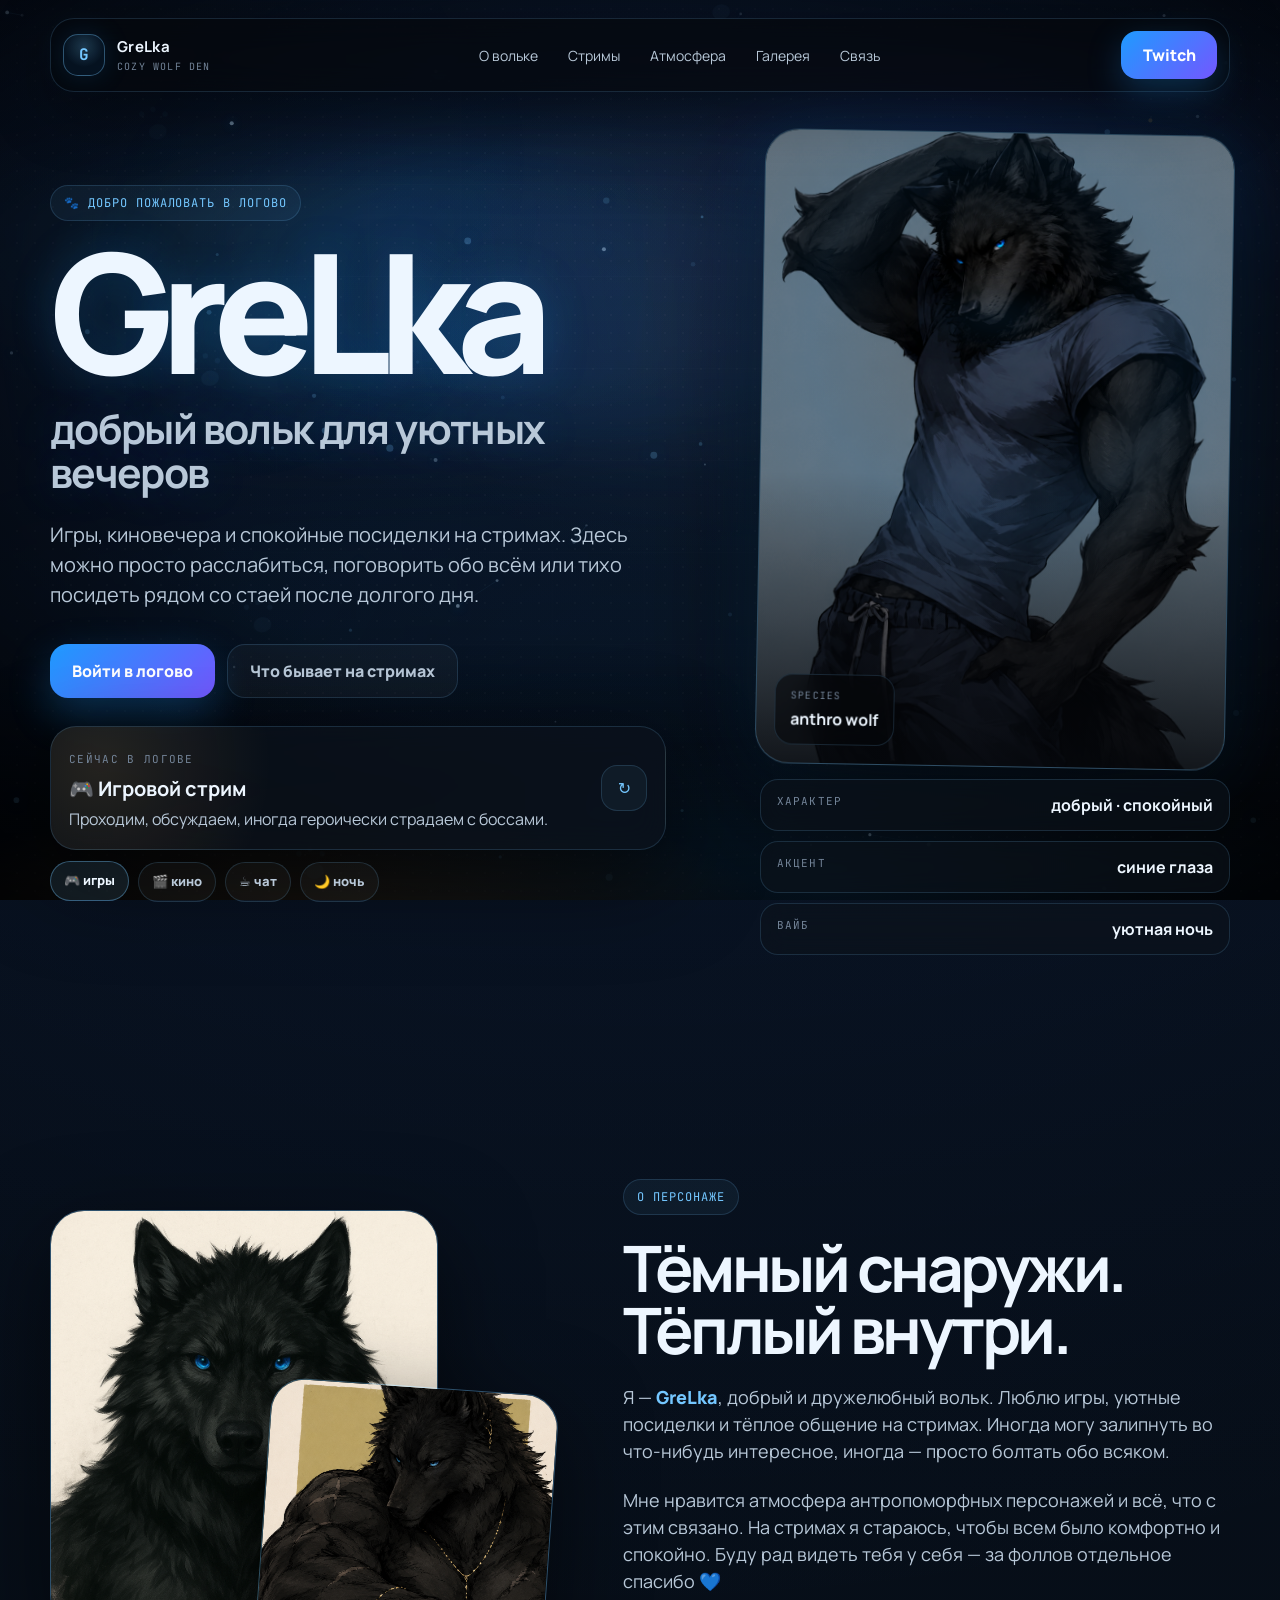
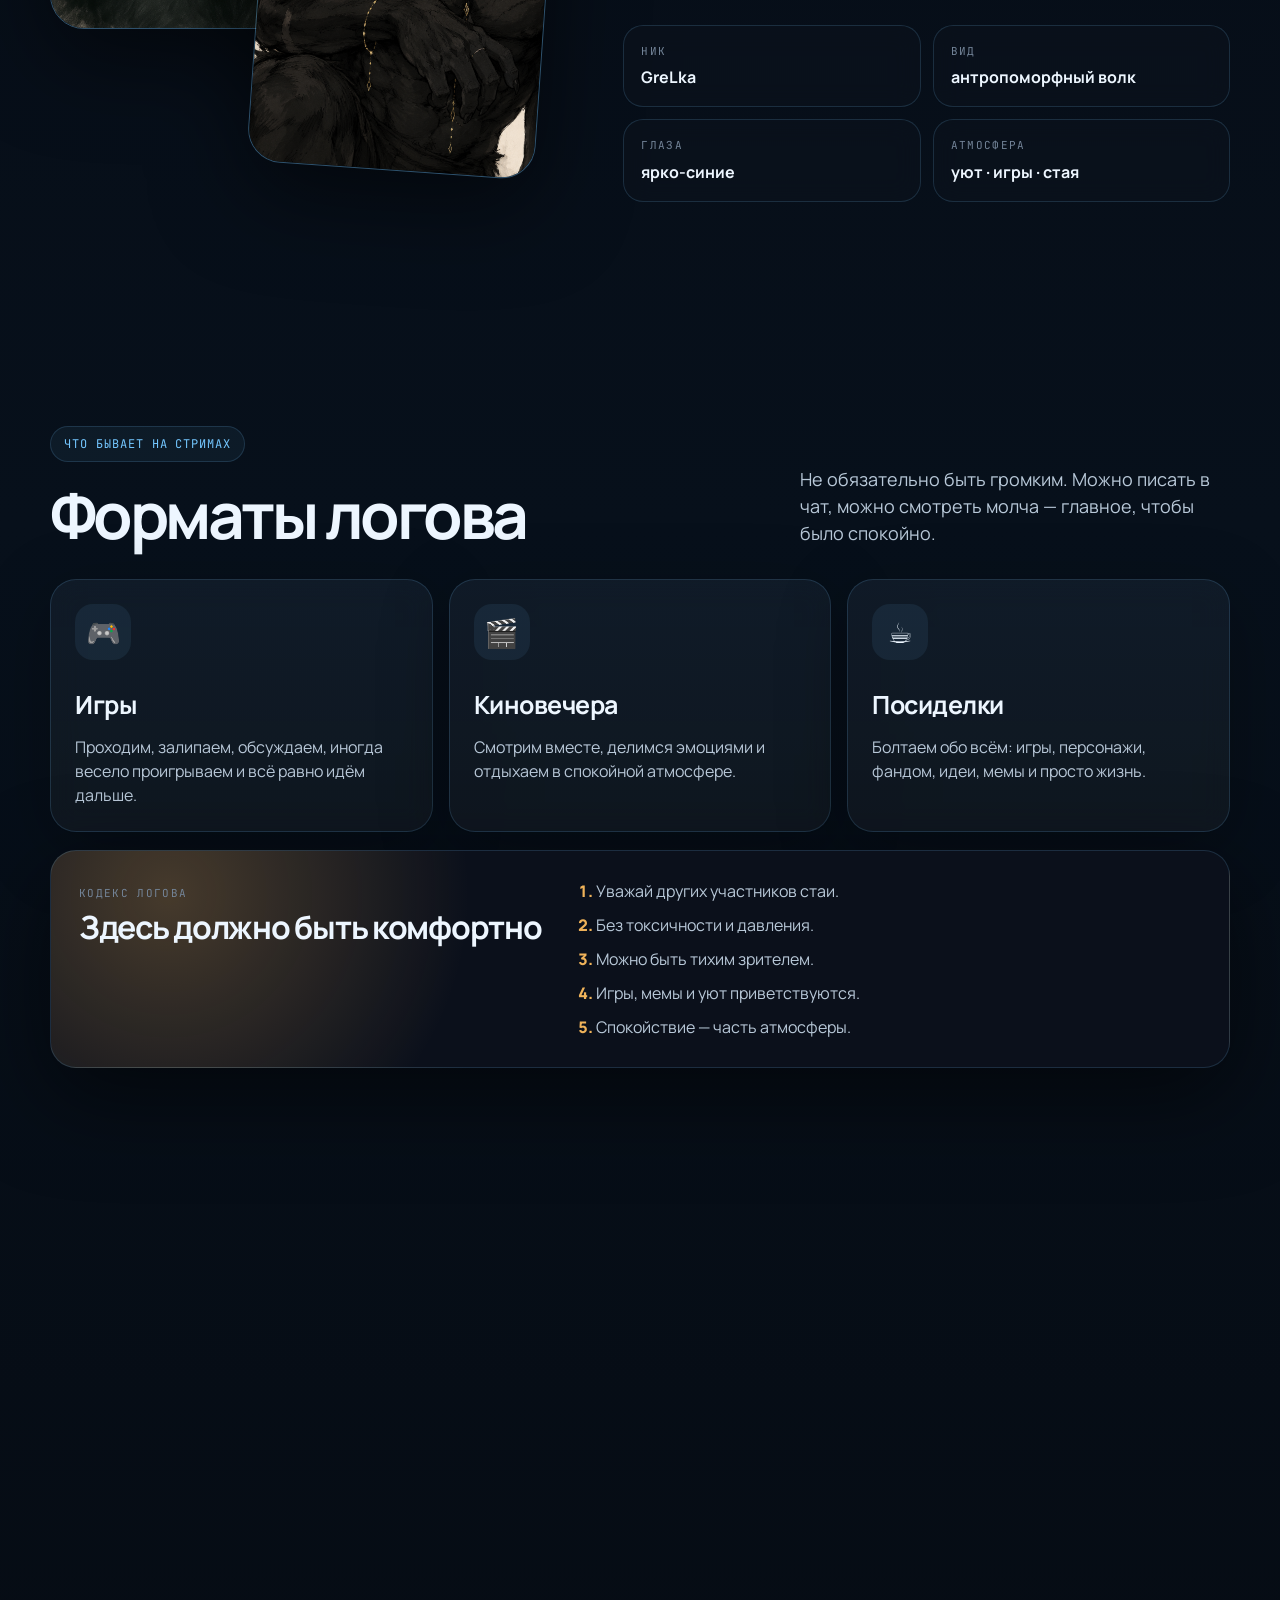
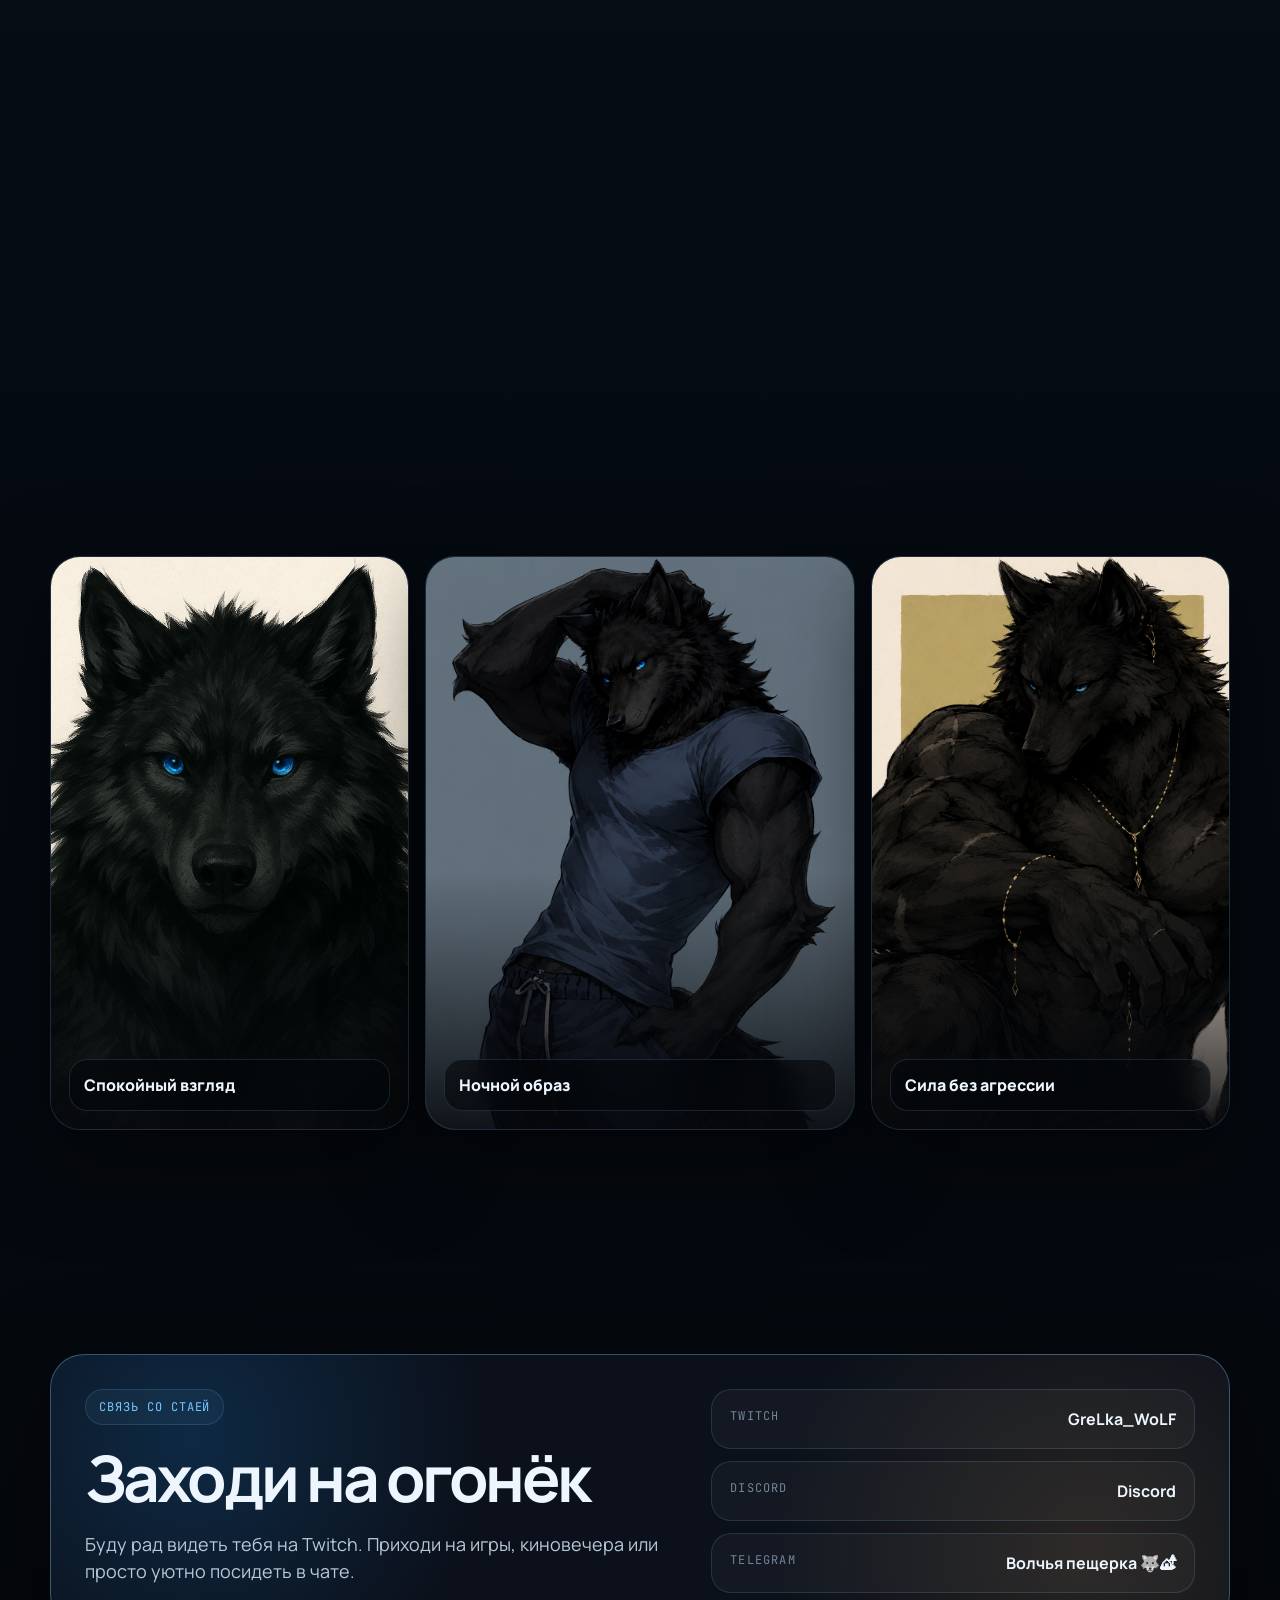
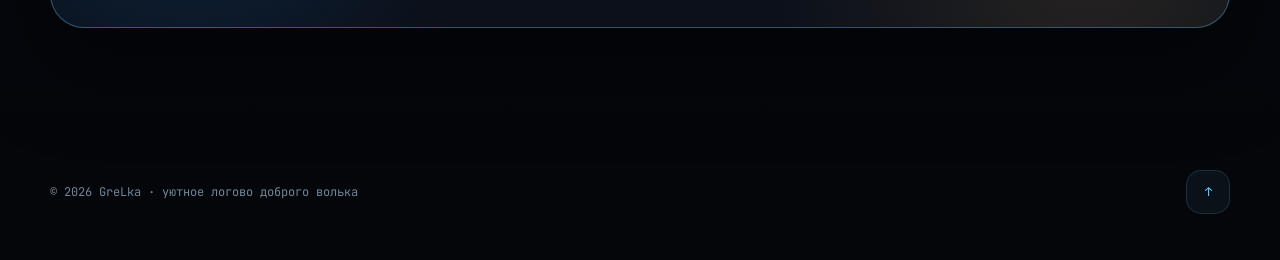
==== index.html @ 74050399 "Add files via upload" ====
<!DOCTYPE html>
<html lang="ru">
<head>
  <meta charset="UTF-8" />
  <meta name="viewport" content="width=device-width, initial-scale=1.0" />
  <title>GreLka — уютное логово доброго волька</title>
  <meta name="description" content="GreLka — добрый и дружелюбный антропоморфный волк. Игровые стримы, киновечера и уютное общение на Twitch." />
  <meta name="theme-color" content="#05070b" />

  <link rel="preconnect" href="https://fonts.googleapis.com" />
  <link rel="preconnect" href="https://fonts.gstatic.com" crossorigin />
  <link href="https://fonts.googleapis.com/css2?family=Manrope:wght@400;500;600;700;800&family=JetBrains+Mono:wght@400;600;700&display=swap" rel="stylesheet" />

  <link rel="stylesheet" href="styles.css" />
</head>

<body>
  <canvas id="ambience" aria-hidden="true"></canvas>

  <div class="background-sky" aria-hidden="true">
    <div class="aurora aurora-one"></div>
    <div class="aurora aurora-two"></div>
    <div class="aurora aurora-three"></div>
    <div class="den-light"></div>
    <div class="paw-field"></div>
    <div class="grain"></div>
  </div>

  <header class="topbar">
    <a class="brand" href="#home" aria-label="К началу">
      <span class="brand-mark">G</span>
      <span>
        <strong>GreLka</strong>
        <small>cozy wolf den</small>
      </span>
    </a>

    <nav class="nav" aria-label="Навигация">
      <a href="#about">О вольке</a>
      <a href="#streams">Стримы</a>
      <a href="#lodge">Атмосфера</a>
      <a href="#gallery">Галерея</a>
      <a href="#contacts">Связь</a>
    </nav>

    <a class="top-cta" href="https://www.twitch.tv/grelka_wolf" target="_blank" rel="noopener noreferrer">
      Twitch
    </a>
  </header>

  <main>
    <section class="hero section" id="home">
      <div class="wrap hero-grid">
        <div class="hero-copy">
          <div class="eyebrow" data-reveal>🐾 добро пожаловать в логово</div>

          <h1 class="hero-title" data-reveal>
            GreLka
            <span>добрый вольк для уютных вечеров</span>
          </h1>

          <p class="hero-text" data-reveal>
            Игры, киновечера и спокойные посиделки на стримах. Здесь можно
            просто расслабиться, поговорить обо всём или тихо посидеть рядом
            со стаей после долгого дня.
          </p>

          <div class="hero-actions" data-reveal>
            <a class="btn btn-primary" href="https://www.twitch.tv/grelka_wolf" target="_blank" rel="noopener noreferrer">
              Войти в логово
            </a>
            <a class="btn btn-ghost" href="#streams">Что бывает на стримах</a>
          </div>

          <div class="mood-card" data-reveal>
            <div>
              <span>Сейчас в логове</span>
              <strong id="moodTitle">🎮 Игровой стрим</strong>
              <p id="moodText">Проходим, обсуждаем, иногда героически страдаем с боссами.</p>
            </div>
            <button class="mood-next" id="moodNext" aria-label="Сменить настроение">↻</button>
          </div>

          <div class="quick-signals" data-reveal aria-label="Быстрые сигналы">
            <button class="signal-chip active" data-mood="0">🎮 игры</button>
            <button class="signal-chip" data-mood="1">🎬 кино</button>
            <button class="signal-chip" data-mood="2">☕ чат</button>
            <button class="signal-chip" data-mood="3">🌙 ночь</button>
          </div>
        </div>

        <aside class="wolf-card" data-reveal>
          <div class="portrait-wrap" id="wolfPortrait" title="Нажми несколько раз">
            <img src="assets/grelka-main.png" alt="GreLka — антропоморфный волк" />
            <div class="eye-glow" aria-hidden="true"></div>
            <div class="portrait-badge">
              <span>species</span>
              <strong>anthro wolf</strong>
            </div>
            <div class="click-counter" id="clickCounter">0 / 5</div>
          </div>

          <div class="wolf-stats">
            <div>
              <span>характер</span>
              <strong>добрый · спокойный</strong>
            </div>
            <div>
              <span>акцент</span>
              <strong>синие глаза</strong>
            </div>
            <div>
              <span>вайб</span>
              <strong>уютная ночь</strong>
            </div>
          </div>
        </aside>
      </div>
    </section>

    <section class="section about" id="about">
      <div class="wrap split">
        <div class="image-stack" data-reveal>
          <img class="stack-main" src="assets/grelka-avatar.png" alt="Портрет GreLka с синими глазами" />
          <img class="stack-float" src="assets/grelka-about.png" alt="Арт GreLka в спокойном образе" />
        </div>

        <div class="section-copy">
          <div class="eyebrow" data-reveal>о персонаже</div>
          <h2 data-reveal>Тёмный снаружи. Тёплый внутри.</h2>

          <p data-reveal>
            Я — <b>GreLka</b>, добрый и дружелюбный вольк. Люблю игры,
            уютные посиделки и тёплое общение на стримах. Иногда могу
            залипнуть во что-нибудь интересное, иногда — просто болтать обо всяком.
          </p>

          <p data-reveal>
            Мне нравится атмосфера антропоморфных персонажей и всё, что с этим
            связано. На стримах я стараюсь, чтобы всем было комфортно и спокойно.
            Буду рад видеть тебя у себя — за фоллов отдельное спасибо 💙
          </p>

          <div class="spec-grid" data-reveal>
            <div><span>ник</span><strong>GreLka</strong></div>
            <div><span>вид</span><strong>антропоморфный волк</strong></div>
            <div><span>глаза</span><strong>ярко-синие</strong></div>
            <div><span>атмосфера</span><strong>уют · игры · стая</strong></div>
          </div>
        </div>
      </div>
    </section>

    <section class="section streams" id="streams">
      <div class="wrap">
        <div class="section-head">
          <div>
            <div class="eyebrow" data-reveal>что бывает на стримах</div>
            <h2 data-reveal>Форматы логова</h2>
          </div>
          <p data-reveal>Не обязательно быть громким. Можно писать в чат, можно смотреть молча — главное, чтобы было спокойно.</p>
        </div>

        <div class="cards">
          <article class="card" data-reveal>
            <span class="card-icon">🎮</span>
            <h3>Игры</h3>
            <p>Проходим, залипаем, обсуждаем, иногда весело проигрываем и всё равно идём дальше.</p>
          </article>

          <article class="card" data-reveal>
            <span class="card-icon">🎬</span>
            <h3>Киновечера</h3>
            <p>Смотрим вместе, делимся эмоциями и отдыхаем в спокойной атмосфере.</p>
          </article>

          <article class="card" data-reveal>
            <span class="card-icon">☕</span>
            <h3>Посиделки</h3>
            <p>Болтаем обо всём: игры, персонажи, фандом, идеи, мемы и просто жизнь.</p>
          </article>
        </div>

        <div class="den-code" data-reveal>
          <div>
            <span class="mono">кодекс логова</span>
            <h3>Здесь должно быть комфортно</h3>
          </div>

          <ol>
            <li>Уважай других участников стаи.</li>
            <li>Без токсичности и давления.</li>
            <li>Можно быть тихим зрителем.</li>
            <li>Игры, мемы и уют приветствуются.</li>
            <li>Спокойствие — часть атмосферы.</li>
          </ol>
        </div>
      </div>
    </section>

    <section class="section lodge" id="lodge">
      <div class="wrap">
        <div class="section-head">
          <div>
            <div class="eyebrow" data-reveal>интерактив логова</div>
            <h2 data-reveal>Маленькие фишки для стаи</h2>
          </div>
          <p data-reveal>Немного живости: команды чата, волчий сигнал и тёплая фраза вечера.</p>
        </div>

        <div class="lodge-grid">
          <article class="lodge-panel command-panel" data-reveal>
            <span class="mono">chat commands</span>
            <h3>Команды для чата</h3>
            <p>Нажми на команду — она скопируется, а сайт мягко подмигнёт.</p>

            <div class="command-list">
              <button data-copy="!tg">!tg</button>
              <button data-copy="!discord">!discord</button>
              <button data-copy="!lurk">!lurk</button>
              <button data-copy="!follow">!follow</button>
            </div>
          </article>

          <article class="lodge-panel oracle-panel" data-reveal>
            <span class="mono">warm oracle</span>
            <h3>Фраза вечера</h3>
            <p id="oracleText">Тихий зритель — тоже часть стаи.</p>
            <button class="btn btn-ghost compact" id="oracleBtn">Дать знак</button>
          </article>

          <article class="lodge-panel signal-panel" data-reveal>
            <span class="mono">pack signal</span>
            <h3>Волчий сигнал</h3>
            <p>Для моментов, когда хочется просто сказать: “я здесь”.</p>
            <button class="btn btn-primary compact" id="packSignal">Подать сигнал</button>
          </article>
        </div>
      </div>
    </section>

    <section class="section gallery" id="gallery">
      <div class="wrap">
        <div class="section-head">
          <div>
            <div class="eyebrow" data-reveal>галерея образа</div>
            <h2 data-reveal>GreLka в кадре</h2>
          </div>
          <p data-reveal>Нажми на изображение, чтобы открыть его крупнее.</p>
        </div>

        <div class="gallery-grid">
          <button class="gallery-card" data-title="Спокойный взгляд" data-reveal>
            <img src="assets/grelka-avatar.png" alt="Спокойный портрет GreLka" />
            <span>Спокойный взгляд</span>
          </button>

          <button class="gallery-card tall" data-title="Ночной образ" data-reveal>
            <img src="assets/grelka-main.png" alt="GreLka в синей футболке" />
            <span>Ночной образ</span>
          </button>

          <button class="gallery-card" data-title="Сила без агрессии" data-reveal>
            <img src="assets/grelka-about.png" alt="GreLka в сильном спокойном образе" />
            <span>Сила без агрессии</span>
          </button>
        </div>
      </div>
    </section>

    <section class="section contacts" id="contacts">
      <div class="wrap contact-panel" data-reveal>
        <div>
          <div class="eyebrow">связь со стаей</div>
          <h2>Заходи на огонёк</h2>
          <p>
            Буду рад видеть тебя на Twitch. Приходи на игры, киновечера
            или просто уютно посидеть в чате.
          </p>
        </div>

        <div class="social-list">
          <a href="https://www.twitch.tv/grelka_wolf" target="_blank" rel="noopener noreferrer">
            <span>Twitch</span>
            <strong>GreLka_WoLF</strong>
          </a>
          <a href="https://discord.gg/VCQ6ybB88q" target="_blank" rel="noopener noreferrer">
            <span>Discord</span>
            <strong>Discord</strong>
          </a>
          <a href="https://t.me/GreLka_W0LF" target="_blank" rel="noopener noreferrer">
            <span>Telegram</span>
            <strong>Волчья пещерка 🐺🏕</strong>
          </a>
        </div>
      </div>
    </section>
  </main>

  <footer class="footer">
    <div class="wrap footer-inner">
      <span>© 2026 GreLka · уютное логово доброго волька</span>
      <button id="toTop" aria-label="Наверх">↑</button>
    </div>
  </footer>

  <div class="toast" id="toast" role="status" aria-live="polite"></div>

  <div class="lightbox" id="lightbox" aria-hidden="true">
    <button class="lightbox-close" id="lightboxClose" aria-label="Закрыть">×</button>
    <figure>
      <img id="lightboxImg" src="" alt="" />
      <figcaption id="lightboxCaption"></figcaption>
    </figure>
  </div>

  <script src="script.js"></script>
</body>
</html>
---- styles.css ----
:root {
  --bg: #05070b;
  --bg-2: #09101a;
  --panel: rgba(12, 18, 28, 0.72);
  --panel-strong: rgba(12, 18, 28, 0.94);
  --line: rgba(116, 199, 255, 0.16);
  --line-strong: rgba(116, 199, 255, 0.36);

  --text: #edf6ff;
  --soft: #b8c8d8;
  --muted: #738498;

  --blue: #1e9bff;
  --blue-soft: #74c7ff;
  --blue-deep: #1b4fff;
  --blue-glow: rgba(30, 155, 255, 0.44);

  --warm: #f0b35a;
  --warm-glow: rgba(240, 179, 90, 0.26);

  --radius: 26px;
  --shadow: 0 28px 90px rgba(0, 0, 0, 0.52);
  --font: "Manrope", system-ui, sans-serif;
  --mono: "JetBrains Mono", ui-monospace, monospace;
}

* {
  box-sizing: border-box;
  margin: 0;
  padding: 0;
}

html {
  scroll-behavior: smooth;
}

body {
  min-height: 100vh;
  overflow-x: hidden;
  background:
    radial-gradient(circle at 50% -10%, rgba(40, 126, 255, 0.16), transparent 38%),
    linear-gradient(180deg, #060911 0%, #07101b 42%, #04060a 100%);
  color: var(--text);
  font-family: var(--font);
  line-height: 1.5;
}

body::before {
  content: "";
  position: fixed;
  inset: 0;
  z-index: 1;
  pointer-events: none;
  background:
    radial-gradient(circle at 16% 18%, rgba(116, 199, 255, 0.08), transparent 28%),
    radial-gradient(circle at 84% 64%, rgba(240, 179, 90, 0.08), transparent 26%),
    linear-gradient(rgba(255,255,255,0.018) 1px, transparent 1px),
    linear-gradient(90deg, rgba(255,255,255,0.012) 1px, transparent 1px);
  background-size: auto, auto, 92px 92px, 92px 92px;
  mask-image: radial-gradient(circle at center, #000 18%, transparent 82%);
  opacity: 0.7;
}

body::after {
  content: "";
  position: fixed;
  inset: 0;
  z-index: 4;
  pointer-events: none;
  background:
    radial-gradient(ellipse at center, transparent 0 48%, rgba(0, 0, 0, 0.55) 100%),
    linear-gradient(to bottom, rgba(5, 7, 11, 0.18), transparent 24%, rgba(0, 0, 0, 0.42) 100%);
}

img {
  display: block;
  max-width: 100%;
}

a {
  color: inherit;
  text-decoration: none;
}

button {
  font: inherit;
  color: inherit;
  border: 0;
  background: none;
  cursor: pointer;
}

::selection {
  color: #03101c;
  background: var(--blue-soft);
}

#ambience {
  position: fixed;
  inset: 0;
  z-index: 2;
  pointer-events: none;
}

.background-sky {
  position: fixed;
  inset: 0;
  z-index: 0;
  pointer-events: none;
  overflow: hidden;
  background:
    radial-gradient(circle at 50% 36%, rgba(116, 199, 255, 0.05), transparent 28%),
    radial-gradient(ellipse at bottom, rgba(30, 155, 255, 0.07), transparent 58%);
}

.aurora {
  position: absolute;
  left: 50%;
  top: 12%;
  width: 120vw;
  height: 34vh;
  border-radius: 50%;
  filter: blur(34px);
  transform-origin: center;
  mix-blend-mode: screen;
  opacity: 0.42;
}

.aurora-one {
  background: linear-gradient(90deg, transparent 0%, rgba(30, 155, 255, 0.0) 10%, rgba(30, 155, 255, 0.28) 35%, rgba(116, 199, 255, 0.10) 52%, rgba(60, 78, 255, 0.25) 72%, transparent 100%);
  transform: translateX(-50%) rotate(-8deg);
  animation: auroraDrift 18s ease-in-out infinite alternate;
}

.aurora-two {
  top: 22%;
  height: 28vh;
  background: linear-gradient(90deg, transparent 0%, rgba(67, 240, 255, 0.12) 22%, rgba(44, 111, 255, 0.26) 46%, rgba(240, 179, 90, 0.08) 72%, transparent 100%);
  transform: translateX(-50%) rotate(8deg);
  animation: auroraDriftTwo 23s ease-in-out infinite alternate;
  opacity: 0.32;
}

.aurora-three {
  top: 54%;
  height: 22vh;
  background: linear-gradient(90deg, transparent 0%, rgba(30, 155, 255, 0.14) 26%, rgba(116, 199, 255, 0.07) 54%, rgba(240, 179, 90, 0.10) 78%, transparent 100%);
  transform: translateX(-50%) rotate(-2deg);
  animation: auroraDrift 28s ease-in-out infinite alternate-reverse;
  opacity: 0.22;
}

@keyframes auroraDrift {
  from {
    transform: translateX(-54%) translateY(-10px) rotate(-8deg) scaleX(0.96);
  }
  to {
    transform: translateX(-46%) translateY(22px) rotate(-4deg) scaleX(1.04);
  }
}

@keyframes auroraDriftTwo {
  from {
    transform: translateX(-45%) translateY(20px) rotate(8deg) scaleX(1.05);
  }
  to {
    transform: translateX(-56%) translateY(-16px) rotate(4deg) scaleX(0.94);
  }
}

.den-light {
  position: absolute;
  left: 0;
  right: 0;
  bottom: -18%;
  height: 46vh;
  background:
    radial-gradient(ellipse at 26% 68%, rgba(240, 179, 90, 0.22), transparent 34%),
    radial-gradient(ellipse at 65% 58%, rgba(30, 155, 255, 0.18), transparent 44%),
    linear-gradient(to top, rgba(4, 6, 10, 0.98) 0%, rgba(4, 6, 10, 0.68) 40%, transparent 100%);
}

.paw-field {
  position: absolute;
  inset: 0;
  opacity: 0.12;
  background-image:
    radial-gradient(circle at 12px 10px, rgba(116,199,255,0.55) 0 2px, transparent 2.6px),
    radial-gradient(circle at 22px 8px, rgba(116,199,255,0.55) 0 2px, transparent 2.6px),
    radial-gradient(circle at 31px 14px, rgba(116,199,255,0.55) 0 2px, transparent 2.6px),
    radial-gradient(ellipse at 22px 27px, rgba(116,199,255,0.45) 0 7px, transparent 7.8px);
  background-size: 240px 210px;
  background-position: 40px 80px;
  transform: rotate(-12deg) scale(1.2);
  mask-image: radial-gradient(circle at center, transparent 0 18%, #000 48%, transparent 82%);
}

.grain {
  position: absolute;
  inset: -50%;
  opacity: 0.08;
  background-image:
    radial-gradient(circle, rgba(255,255,255,0.35) 0 1px, transparent 1.2px);
  background-size: 18px 18px;
  animation: grainShift 0.9s steps(2) infinite;
}

@keyframes grainShift {
  0% { transform: translate(0, 0); }
  100% { transform: translate(-18px, 12px); }
}

body.signal-pulse .background-sky {
  animation: signalFlash 1.2s ease;
}

@keyframes signalFlash {
  0%, 100% { filter: brightness(1); }
  42% { filter: brightness(1.5) saturate(1.18); }
}

.wrap {
  width: min(1180px, calc(100% - 40px));
  margin-inline: auto;
  position: relative;
  z-index: 6;
}

.section {
  position: relative;
  z-index: 6;
  padding: 112px 0;
}

.topbar {
  position: fixed;
  top: 18px;
  left: 50%;
  z-index: 50;
  width: min(1180px, calc(100% - 32px));
  transform: translateX(-50%);
  display: flex;
  align-items: center;
  justify-content: space-between;
  gap: 18px;
  padding: 12px;
  border: 1px solid var(--line);
  border-radius: 24px;
  background: rgba(5, 7, 11, 0.62);
  box-shadow: 0 18px 60px rgba(0, 0, 0, 0.34);
  backdrop-filter: blur(16px);
}

.brand {
  display: inline-flex;
  align-items: center;
  gap: 12px;
  min-width: 174px;
}

.brand-mark {
  width: 42px;
  height: 42px;
  display: grid;
  place-items: center;
  border: 1px solid var(--line-strong);
  border-radius: 15px;
  background:
    radial-gradient(circle at 50% 30%, rgba(116, 199, 255, 0.2), transparent 58%),
    rgba(30, 155, 255, 0.08);
  color: var(--blue-soft);
  font-family: var(--mono);
  font-weight: 700;
  box-shadow: 0 0 28px rgba(30, 155, 255, 0.14);
}

.brand strong {
  display: block;
  font-size: 15px;
  letter-spacing: 0.02em;
}

.brand small {
  display: block;
  color: var(--muted);
  font-family: var(--mono);
  font-size: 10px;
  letter-spacing: 0.12em;
  text-transform: uppercase;
}

.nav {
  display: flex;
  align-items: center;
  gap: 6px;
  color: var(--soft);
  font-size: 14px;
}

.nav a {
  padding: 10px 12px;
  border-radius: 999px;
  transition: color 0.2s ease, background 0.2s ease;
}

.nav a:hover {
  color: var(--text);
  background: rgba(116, 199, 255, 0.08);
}

.top-cta {
  display: inline-flex;
  align-items: center;
  justify-content: center;
  min-width: 96px;
  padding: 12px 17px;
  border-radius: 16px;
  background: linear-gradient(135deg, var(--blue), #7357ff);
  color: white;
  font-weight: 800;
  box-shadow: 0 12px 34px rgba(30, 155, 255, 0.25);
  transition: transform 0.2s ease, box-shadow 0.2s ease;
}

.top-cta:hover {
  transform: translateY(-2px);
  box-shadow: 0 16px 42px rgba(30, 155, 255, 0.35);
}

.hero {
  min-height: 100vh;
  display: flex;
  align-items: center;
  padding-top: 132px;
}

.hero-grid {
  display: grid;
  grid-template-columns: minmax(0, 1fr) minmax(360px, 0.82fr);
  align-items: center;
  gap: 58px;
}

.eyebrow {
  display: inline-flex;
  align-items: center;
  gap: 10px;
  margin-bottom: 22px;
  padding: 8px 13px;
  border: 1px solid var(--line);
  border-radius: 999px;
  background: rgba(116, 199, 255, 0.06);
  color: var(--blue-soft);
  font-family: var(--mono);
  font-size: 12px;
  letter-spacing: 0.08em;
  text-transform: uppercase;
}

.hero-title {
  max-width: 760px;
  font-size: clamp(76px, 13vw, 174px);
  line-height: 0.82;
  letter-spacing: -0.08em;
  font-weight: 800;
  text-shadow: 0 0 46px rgba(30, 155, 255, 0.22);
}

.hero-title span {
  display: block;
  max-width: 660px;
  margin-top: 28px;
  color: var(--soft);
  font-size: clamp(22px, 3.2vw, 42px);
  line-height: 1.06;
  letter-spacing: -0.04em;
  font-weight: 700;
}

.hero-text {
  max-width: 650px;
  margin-top: 26px;
  color: var(--soft);
  font-size: clamp(17px, 1.7vw, 20px);
}

.hero-actions {
  display: flex;
  align-items: center;
  flex-wrap: wrap;
  gap: 12px;
  margin-top: 34px;
}

.btn {
  display: inline-flex;
  align-items: center;
  justify-content: center;
  min-height: 54px;
  padding: 0 22px;
  border-radius: 18px;
  font-weight: 800;
  transition: transform 0.2s ease, border-color 0.2s ease, box-shadow 0.2s ease, background 0.2s ease;
}

.btn:hover {
  transform: translateY(-2px);
}

.btn-primary {
  background: linear-gradient(135deg, var(--blue), #7357ff);
  color: white;
  box-shadow: 0 16px 42px rgba(30, 155, 255, 0.28);
}

.btn-ghost {
  border: 1px solid var(--line);
  background: rgba(255, 255, 255, 0.035);
  color: var(--soft);
}

.btn-ghost:hover {
  border-color: var(--line-strong);
  color: var(--text);
  background: rgba(116, 199, 255, 0.07);
}

.btn.compact {
  min-height: 46px;
  padding-inline: 18px;
  border-radius: 15px;
}

.mood-card {
  max-width: 640px;
  margin-top: 28px;
  display: flex;
  align-items: center;
  justify-content: space-between;
  gap: 16px;
  padding: 18px;
  border: 1px solid var(--line);
  border-radius: var(--radius);
  background:
    radial-gradient(circle at 8% 30%, rgba(240, 179, 90, 0.12), transparent 30%),
    var(--panel);
  box-shadow: var(--shadow);
  backdrop-filter: blur(16px);
}

.mood-card span,
.mono {
  color: var(--muted);
  font-family: var(--mono);
  font-size: 11px;
  letter-spacing: 0.12em;
  text-transform: uppercase;
}

.mood-card strong {
  display: block;
  margin-top: 5px;
  font-size: 20px;
}

.mood-card p {
  margin-top: 3px;
  color: var(--soft);
}

.mood-next {
  flex: 0 0 auto;
  width: 46px;
  height: 46px;
  border: 1px solid var(--line);
  border-radius: 16px;
  color: var(--blue-soft);
  background: rgba(116, 199, 255, 0.06);
  transition: transform 0.2s ease, border-color 0.2s ease;
}

.mood-next:hover {
  transform: rotate(24deg);
  border-color: var(--line-strong);
}

.quick-signals {
  display: flex;
  flex-wrap: wrap;
  gap: 9px;
  margin-top: 12px;
}

.signal-chip {
  padding: 9px 13px;
  border: 1px solid var(--line);
  border-radius: 999px;
  background: rgba(255, 255, 255, 0.035);
  color: var(--soft);
  font-size: 13px;
  font-weight: 800;
  transition: background 0.2s ease, border-color 0.2s ease, transform 0.2s ease;
}

.signal-chip:hover,
.signal-chip.active {
  transform: translateY(-1px);
  border-color: var(--line-strong);
  background: rgba(116, 199, 255, 0.11);
  color: var(--text);
}

.wolf-card {
  justify-self: end;
  width: min(470px, 100%);
}

.portrait-wrap {
  position: relative;
  aspect-ratio: 4 / 5.4;
  overflow: hidden;
  border: 1px solid var(--line-strong);
  border-radius: 34px;
  background: #06080d;
  box-shadow:
    0 40px 120px rgba(0, 0, 0, 0.66),
    0 0 72px rgba(30, 155, 255, 0.16);
  isolation: isolate;
  cursor: pointer;
  transform: rotate(1deg);
  transition: transform 0.35s ease, box-shadow 0.35s ease;
}

.portrait-wrap:hover {
  transform: rotate(0deg) translateY(-5px);
  box-shadow:
    0 52px 130px rgba(0, 0, 0, 0.72),
    0 0 92px rgba(30, 155, 255, 0.24);
}

.portrait-wrap img {
  width: 100%;
  height: 100%;
  object-fit: cover;
  object-position: 48% 30%;
  filter: saturate(0.95) contrast(1.04);
  transform: scale(1.04);
}

.portrait-wrap::after {
  content: "";
  position: absolute;
  inset: 0;
  z-index: 2;
  pointer-events: none;
  background:
    linear-gradient(180deg, transparent 54%, rgba(5,7,11,0.86) 100%),
    radial-gradient(circle at 50% 32%, transparent 0 18%, rgba(30, 155, 255, 0.08) 38%, transparent 62%);
}

.eye-glow {
  position: absolute;
  top: 26%;
  left: 50%;
  z-index: 3;
  width: 160px;
  height: 42px;
  transform: translateX(-50%);
  background: radial-gradient(ellipse at center, rgba(30, 155, 255, 0.42), transparent 72%);
  filter: blur(16px);
  opacity: 0.45;
  mix-blend-mode: screen;
  pointer-events: none;
  transition: opacity 0.25s ease;
}

.portrait-wrap:hover .eye-glow,
.portrait-wrap.howl .eye-glow {
  opacity: 0.95;
}

.portrait-badge {
  position: absolute;
  left: 18px;
  bottom: 18px;
  z-index: 4;
  padding: 13px 15px;
  border: 1px solid var(--line);
  border-radius: 18px;
  background: rgba(5, 7, 11, 0.62);
  backdrop-filter: blur(12px);
}

.portrait-badge span,
.click-counter {
  display: block;
  color: var(--muted);
  font-family: var(--mono);
  font-size: 10px;
  letter-spacing: 0.12em;
  text-transform: uppercase;
}

.portrait-badge strong {
  display: block;
  color: var(--text);
  margin-top: 4px;
}

.click-counter {
  position: absolute;
  top: 18px;
  right: 18px;
  z-index: 4;
  padding: 8px 10px;
  border: 1px solid var(--line);
  border-radius: 999px;
  background: rgba(5, 7, 11, 0.62);
  color: var(--blue-soft);
  opacity: 0;
  transform: translateY(-6px);
  transition: opacity 0.2s ease, transform 0.2s ease;
}

.click-counter.show {
  opacity: 1;
  transform: translateY(0);
}

.wolf-stats {
  display: grid;
  grid-template-columns: 1fr;
  gap: 10px;
  margin-top: 12px;
}

.wolf-stats div {
  display: flex;
  justify-content: space-between;
  gap: 16px;
  padding: 13px 16px;
  border: 1px solid var(--line);
  border-radius: 18px;
  background: rgba(13, 19, 28, 0.6);
  backdrop-filter: blur(12px);
}

.wolf-stats span {
  color: var(--muted);
  font-family: var(--mono);
  font-size: 11px;
  letter-spacing: 0.1em;
  text-transform: uppercase;
}

.wolf-stats strong {
  text-align: right;
}

.split {
  display: grid;
  grid-template-columns: 0.82fr 1fr;
  align-items: center;
  gap: 76px;
}

.image-stack {
  position: relative;
  min-height: 560px;
}

.image-stack img {
  position: absolute;
  overflow: hidden;
  border: 1px solid var(--line-strong);
  border-radius: 34px;
  object-fit: cover;
  box-shadow: var(--shadow);
}

.stack-main {
  inset: 0 auto auto 0;
  width: 78%;
  aspect-ratio: 1 / 1.08;
}

.stack-float {
  right: 0;
  bottom: 0;
  width: 58%;
  aspect-ratio: 3 / 4;
  transform: rotate(4deg);
}

.section-copy h2,
.section-head h2,
.contact-panel h2 {
  max-width: 740px;
  font-size: clamp(40px, 5vw, 72px);
  line-height: 0.98;
  letter-spacing: -0.055em;
}

.section-copy p,
.section-head p,
.contact-panel p {
  max-width: 690px;
  margin-top: 22px;
  color: var(--soft);
  font-size: 18px;
}

.section-copy b {
  color: var(--blue-soft);
  font-weight: 800;
}

.spec-grid {
  display: grid;
  grid-template-columns: repeat(2, minmax(0, 1fr));
  gap: 12px;
  margin-top: 30px;
}

.spec-grid div {
  padding: 17px;
  border: 1px solid var(--line);
  border-radius: 20px;
  background: var(--panel);
  backdrop-filter: blur(12px);
}

.spec-grid span {
  display: block;
  color: var(--muted);
  font-family: var(--mono);
  font-size: 11px;
  letter-spacing: 0.12em;
  text-transform: uppercase;
}

.spec-grid strong {
  display: block;
  margin-top: 6px;
}

.section-head {
  display: flex;
  align-items: end;
  justify-content: space-between;
  gap: 36px;
  margin-bottom: 32px;
}

.section-head p {
  max-width: 430px;
  margin: 0;
}

.cards {
  display: grid;
  grid-template-columns: repeat(3, minmax(0, 1fr));
  gap: 16px;
}

.card {
  min-height: 250px;
  padding: 24px;
  border: 1px solid var(--line);
  border-radius: var(--radius);
  background:
    linear-gradient(180deg, rgba(116, 199, 255, 0.055), rgba(255, 255, 255, 0.025)),
    var(--panel);
  box-shadow: 0 18px 70px rgba(0, 0, 0, 0.26);
  backdrop-filter: blur(14px);
  transition: transform 0.25s ease, border-color 0.25s ease, box-shadow 0.25s ease;
}

.card:hover {
  transform: translateY(-6px);
  border-color: var(--line-strong);
  box-shadow: 0 28px 90px rgba(0, 0, 0, 0.38), 0 0 44px rgba(30, 155, 255, 0.12);
}

.card-icon {
  display: grid;
  place-items: center;
  width: 56px;
  height: 56px;
  margin-bottom: 26px;
  border-radius: 18px;
  background: rgba(116, 199, 255, 0.08);
  font-size: 28px;
}

.card h3 {
  font-size: 25px;
  letter-spacing: -0.02em;
}

.card p {
  margin-top: 12px;
  color: var(--soft);
}

.den-code {
  display: grid;
  grid-template-columns: 0.75fr 1fr;
  gap: 32px;
  margin-top: 18px;
  padding: 28px;
  border: 1px solid var(--line);
  border-radius: var(--radius);
  background:
    radial-gradient(circle at 10% 20%, var(--warm-glow), transparent 28%),
    var(--panel-strong);
  box-shadow: var(--shadow);
}

.den-code h3 {
  margin-top: 8px;
  font-size: 32px;
  line-height: 1;
  letter-spacing: -0.04em;
}

.den-code ol {
  display: grid;
  gap: 10px;
  list-style-position: inside;
  color: var(--soft);
}

.den-code li::marker {
  color: var(--warm);
  font-weight: 800;
}

.lodge {
  padding-top: 80px;
}

.lodge-grid {
  display: grid;
  grid-template-columns: 1.1fr 0.95fr 0.95fr;
  gap: 16px;
}

.lodge-panel {
  min-height: 270px;
  padding: 24px;
  border: 1px solid var(--line);
  border-radius: var(--radius);
  background:
    radial-gradient(circle at 10% 10%, rgba(116,199,255,0.11), transparent 30%),
    var(--panel);
  box-shadow: 0 18px 70px rgba(0, 0, 0, 0.25);
  backdrop-filter: blur(14px);
  overflow: hidden;
  position: relative;
}

.lodge-panel::after {
  content: "";
  position: absolute;
  inset: auto -60px -80px auto;
  width: 180px;
  height: 180px;
  border-radius: 50%;
  background: rgba(30, 155, 255, 0.08);
  filter: blur(20px);
}

.lodge-panel h3 {
  margin-top: 8px;
  font-size: 30px;
  line-height: 1;
  letter-spacing: -0.04em;
}

.lodge-panel p {
  position: relative;
  z-index: 2;
  margin-top: 14px;
  color: var(--soft);
}

.command-list {
  position: relative;
  z-index: 2;
  display: flex;
  flex-wrap: wrap;
  gap: 10px;
  margin-top: 24px;
}

.command-list button {
  padding: 11px 14px;
  border: 1px solid var(--line);
  border-radius: 15px;
  background: rgba(255, 255, 255, 0.04);
  color: var(--blue-soft);
  font-family: var(--mono);
  font-weight: 800;
  transition: transform 0.2s ease, border-color 0.2s ease, background 0.2s ease;
}

.command-list button:hover {
  transform: translateY(-2px);
  border-color: var(--line-strong);
  background: rgba(116, 199, 255, 0.1);
}

.oracle-panel {
  background:
    radial-gradient(circle at 12% 18%, rgba(240,179,90,0.16), transparent 36%),
    var(--panel);
}

.oracle-panel .btn,
.signal-panel .btn {
  position: relative;
  z-index: 2;
  margin-top: 24px;
}

.signal-panel {
  background:
    radial-gradient(circle at 16% 18%, rgba(30,155,255,0.16), transparent 38%),
    var(--panel);
}

.gallery-grid {
  display: grid;
  grid-template-columns: 1fr 1.2fr 1fr;
  gap: 16px;
  align-items: stretch;
}

.gallery-card {
  position: relative;
  min-height: 420px;
  overflow: hidden;
  border: 1px solid var(--line);
  border-radius: 30px;
  background: var(--panel);
  box-shadow: var(--shadow);
}

.gallery-card.tall {
  min-height: 560px;
}

.gallery-card img {
  width: 100%;
  height: 100%;
  object-fit: cover;
  filter: saturate(0.96) contrast(1.03);
  transition: transform 0.5s ease, filter 0.5s ease;
}

.gallery-card:hover img {
  transform: scale(1.045);
  filter: saturate(1.06) contrast(1.08);
}

.gallery-card::after {
  content: "";
  position: absolute;
  inset: 0;
  background: linear-gradient(180deg, transparent 55%, rgba(5, 7, 11, 0.88) 100%);
}

.gallery-card span {
  position: absolute;
  left: 18px;
  right: 18px;
  bottom: 18px;
  z-index: 2;
  padding: 13px 14px;
  border: 1px solid var(--line);
  border-radius: 18px;
  background: rgba(5, 7, 11, 0.58);
  font-weight: 800;
  text-align: left;
  backdrop-filter: blur(12px);
}

.contact-panel {
  display: grid;
  grid-template-columns: 1fr 0.82fr;
  gap: 36px;
  padding: 34px;
  border: 1px solid var(--line-strong);
  border-radius: 34px;
  background:
    radial-gradient(circle at 12% 30%, rgba(30, 155, 255, 0.18), transparent 28%),
    radial-gradient(circle at 88% 72%, rgba(240, 179, 90, 0.12), transparent 30%),
    var(--panel-strong);
  box-shadow: var(--shadow);
  backdrop-filter: blur(18px);
}

.social-list {
  display: grid;
  gap: 12px;
}

.social-list a {
  display: flex;
  justify-content: space-between;
  gap: 16px;
  padding: 17px 18px;
  border: 1px solid var(--line);
  border-radius: 20px;
  background: rgba(255, 255, 255, 0.035);
  transition: transform 0.2s ease, border-color 0.2s ease, background 0.2s ease;
}

.social-list a:hover {
  transform: translateY(-2px);
  border-color: var(--line-strong);
  background: rgba(116, 199, 255, 0.07);
}

.social-list span {
  color: var(--muted);
  font-family: var(--mono);
  font-size: 12px;
  letter-spacing: 0.1em;
  text-transform: uppercase;
}

.social-list strong {
  color: var(--text);
  text-align: right;
}

.footer {
  position: relative;
  z-index: 6;
  padding: 30px 0 46px;
}

.footer-inner {
  display: flex;
  align-items: center;
  justify-content: space-between;
  gap: 18px;
  color: var(--muted);
  font-family: var(--mono);
  font-size: 12px;
}

#toTop {
  width: 44px;
  height: 44px;
  border: 1px solid var(--line);
  border-radius: 15px;
  color: var(--blue-soft);
  background: rgba(116, 199, 255, 0.06);
}

.toast {
  position: fixed;
  left: 50%;
  bottom: 24px;
  z-index: 120;
  max-width: min(560px, calc(100% - 32px));
  transform: translate(-50%, 18px);
  padding: 14px 18px;
  border: 1px solid var(--line-strong);
  border-radius: 18px;
  background: rgba(5, 7, 11, 0.82);
  color: var(--text);
  box-shadow: var(--shadow);
  backdrop-filter: blur(16px);
  opacity: 0;
  pointer-events: none;
  transition: opacity 0.25s ease, transform 0.25s ease;
}

.toast.show {
  opacity: 1;
  transform: translate(-50%, 0);
}

.lightbox {
  position: fixed;
  inset: 0;
  z-index: 110;
  display: grid;
  place-items: center;
  padding: 28px;
  background: rgba(3, 5, 9, 0.86);
  backdrop-filter: blur(16px);
  opacity: 0;
  pointer-events: none;
  transition: opacity 0.25s ease;
}

.lightbox.show {
  opacity: 1;
  pointer-events: auto;
}

.lightbox figure {
  width: min(920px, 100%);
}

.lightbox img {
  width: 100%;
  max-height: 82vh;
  object-fit: contain;
  border: 1px solid var(--line-strong);
  border-radius: 26px;
  background: #05070b;
  box-shadow: var(--shadow);
}

.lightbox figcaption {
  margin-top: 12px;
  color: var(--soft);
  text-align: center;
  font-weight: 800;
}

.lightbox-close {
  position: fixed;
  top: 24px;
  right: 24px;
  width: 48px;
  height: 48px;
  border: 1px solid var(--line);
  border-radius: 16px;
  background: rgba(5, 7, 11, 0.68);
  color: var(--text);
  font-size: 30px;
}

[data-reveal] {
  opacity: 0;
  transform: translateY(22px);
  transition: opacity 0.7s ease, transform 0.7s cubic-bezier(.2,.8,.2,1);
}

[data-reveal].in {
  opacity: 1;
  transform: translateY(0);
}

@keyframes pulseHowl {
  0%, 100% { box-shadow: 0 40px 120px rgba(0,0,0,0.66), 0 0 72px rgba(30,155,255,0.16); }
  50% { box-shadow: 0 40px 120px rgba(0,0,0,0.66), 0 0 130px rgba(30,155,255,0.48); }
}

.portrait-wrap.howl {
  animation: pulseHowl 0.9s ease 3;
}

@media (max-width: 1080px) {
  .nav {
    display: none;
  }

  .hero-grid,
  .split,
  .contact-panel,
  .den-code {
    grid-template-columns: 1fr;
  }

  .hero-grid {
    gap: 42px;
  }

  .wolf-card {
    justify-self: center;
  }

  .image-stack {
    min-height: 520px;
  }

  .section-head {
    display: block;
  }

  .section-head p {
    margin-top: 18px;
  }

  .cards,
  .gallery-grid,
  .lodge-grid {
    grid-template-columns: 1fr;
  }

  .gallery-card,
  .gallery-card.tall {
    min-height: 430px;
  }
}

@media (max-width: 620px) {
  .wrap {
    width: min(100% - 28px, 1180px);
  }

  .section {
    padding: 78px 0;
  }

  .topbar {
    top: 10px;
    width: calc(100% - 20px);
  }

  .brand {
    min-width: auto;
  }

  .brand small {
    display: none;
  }

  .top-cta {
    min-width: auto;
    padding-inline: 14px;
  }

  .hero {
    padding-top: 120px;
  }

  .hero-title {
    font-size: clamp(64px, 23vw, 96px);
  }

  .hero-title span {
    font-size: 25px;
  }

  .hero-actions,
  .mood-card,
  .footer-inner,
  .social-list a {
    align-items: stretch;
    flex-direction: column;
  }

  .btn {
    width: 100%;
  }

  .portrait-wrap {
    border-radius: 26px;
  }

  .wolf-stats div {
    display: block;
  }

  .wolf-stats strong {
    display: block;
    margin-top: 4px;
    text-align: left;
  }

  .image-stack {
    min-height: 420px;
  }

  .stack-main {
    width: 82%;
  }

  .stack-float {
    width: 62%;
  }

  .spec-grid {
    grid-template-columns: 1fr;
  }

  .contact-panel {
    padding: 22px;
  }

  .social-list strong {
    text-align: left;
  }
}
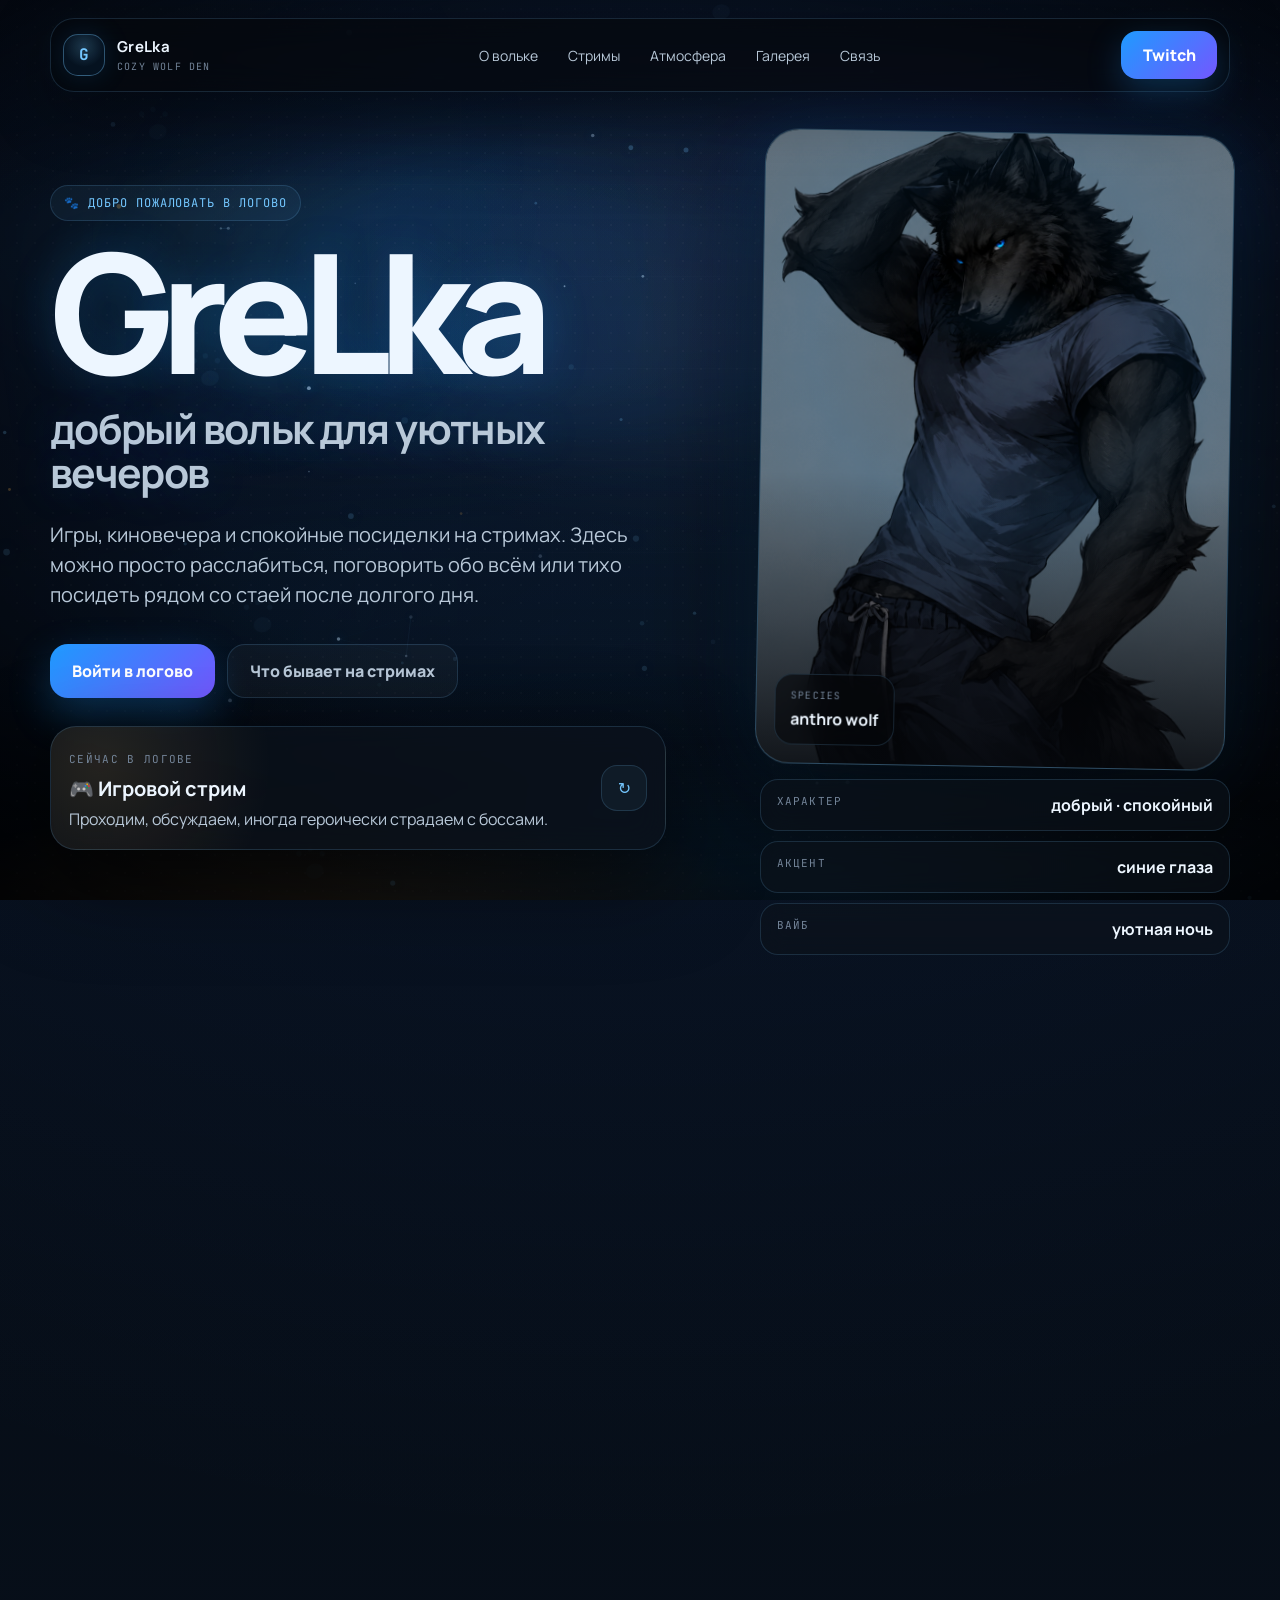
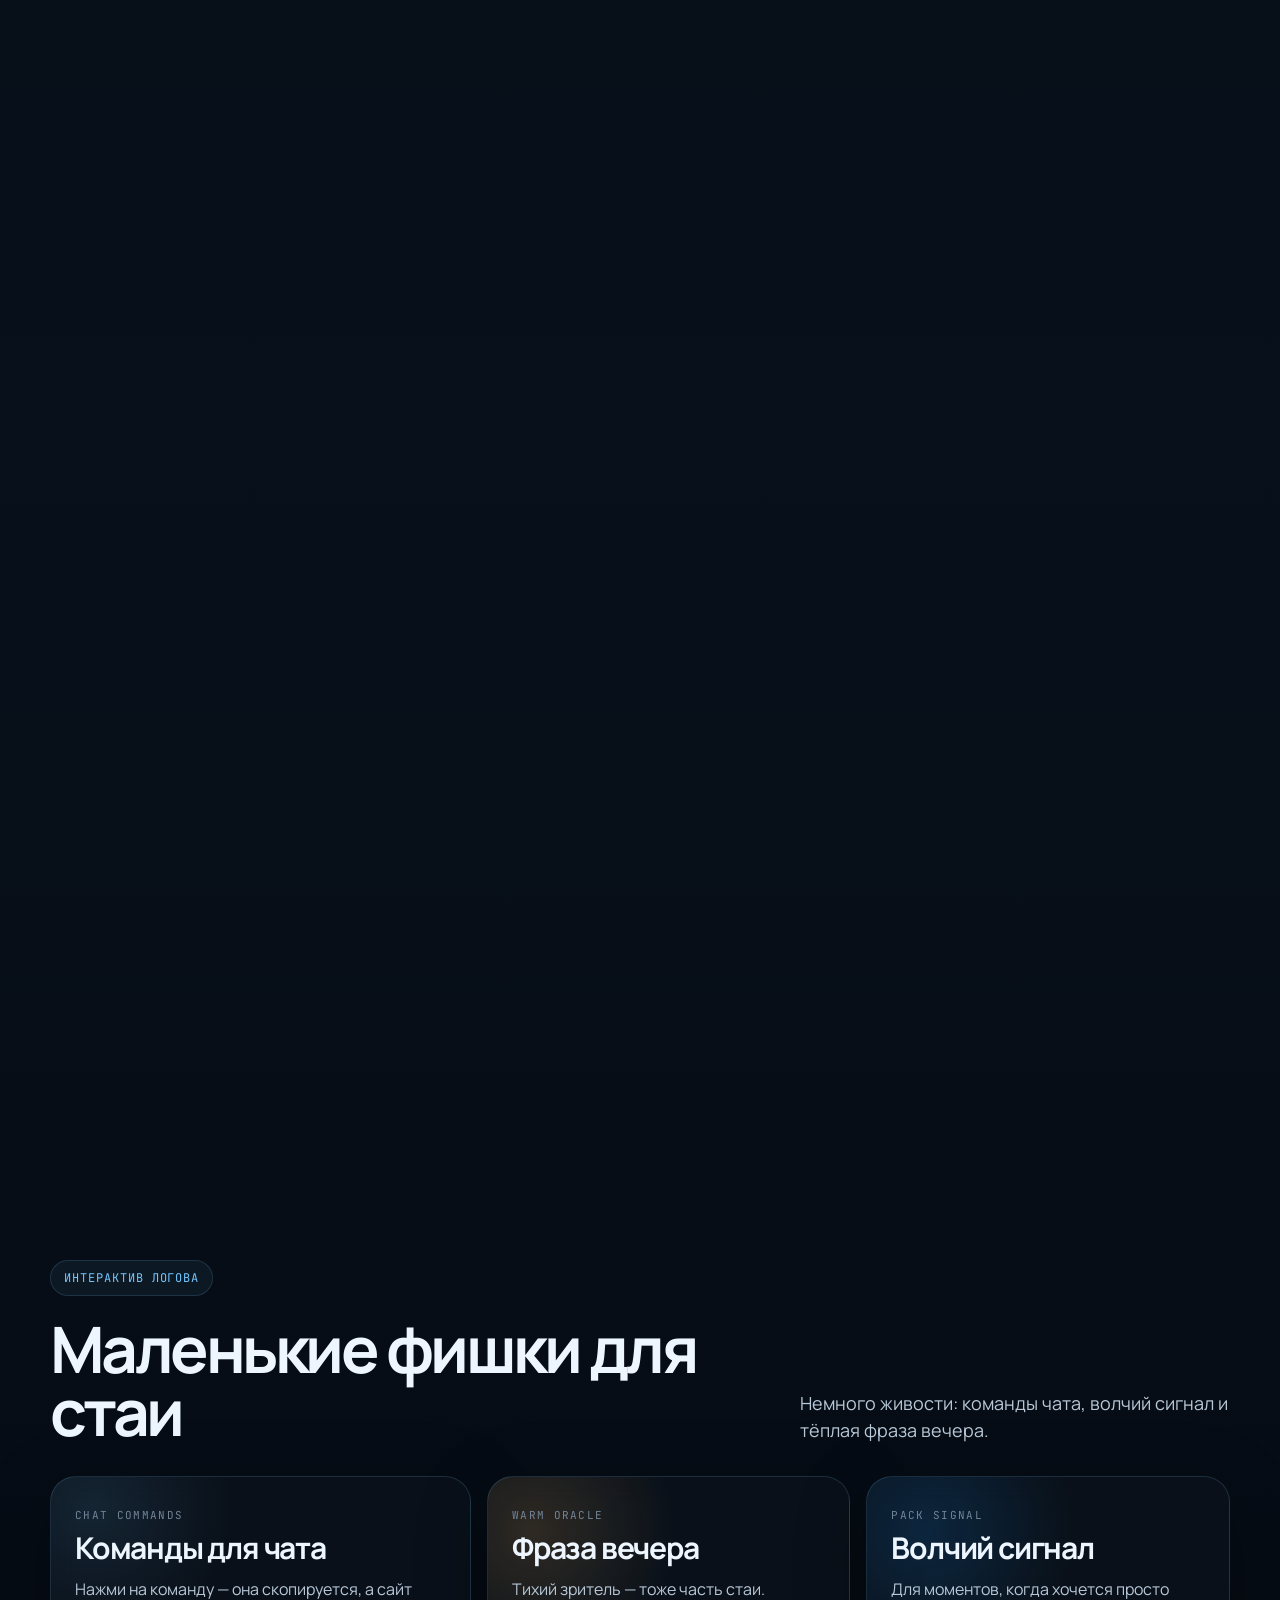
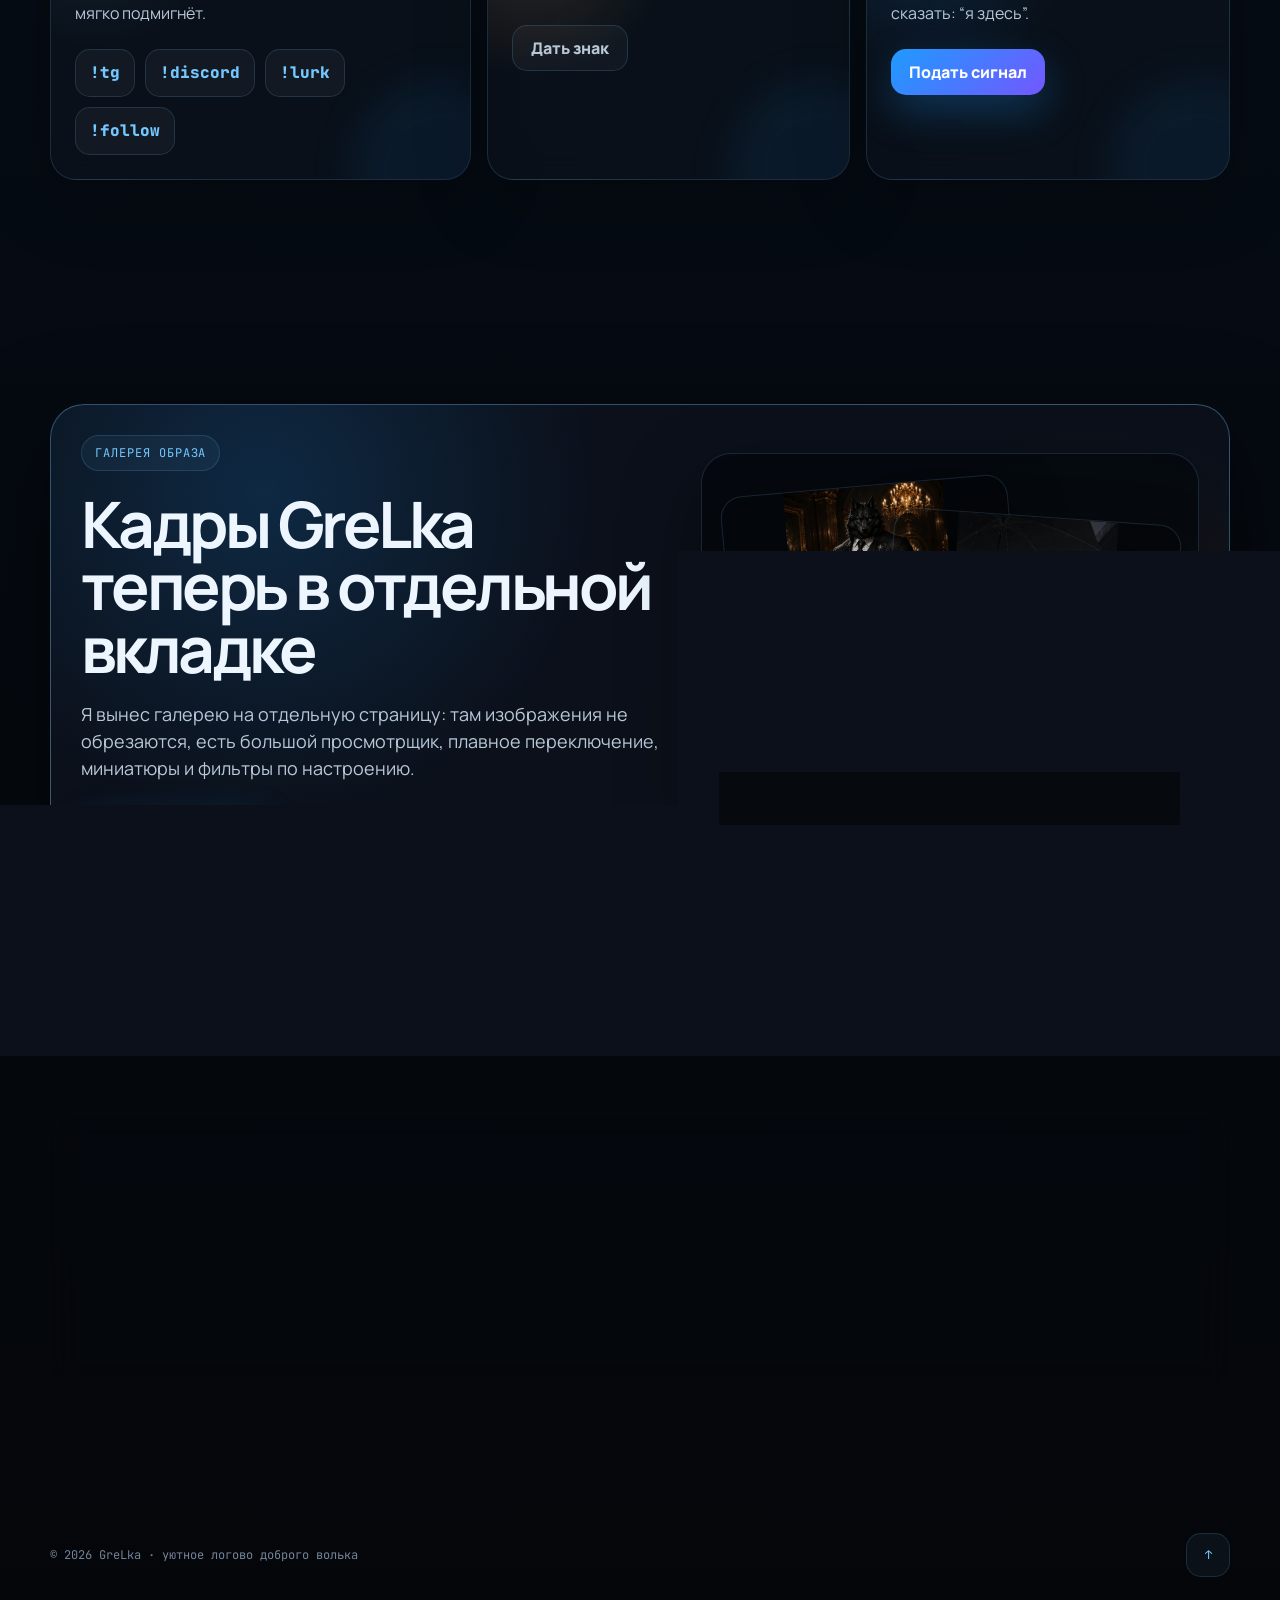
==== commit d3e704d6: "Add files via upload" ====
--- a/index.html
+++ b/index.html
@@ -39,7 +39,7 @@
       <a href="#about">О вольке</a>
       <a href="#streams">Стримы</a>
       <a href="#lodge">Атмосфера</a>
-      <a href="#gallery">Галерея</a>
+      <a href="gallery.html">Галерея</a>
       <a href="#contacts">Связь</a>
     </nav>
 
@@ -239,32 +239,24 @@
       </div>
     </section>
 
-    <section class="section gallery" id="gallery">
-      <div class="wrap">
-        <div class="section-head">
-          <div>
-            <div class="eyebrow" data-reveal>галерея образа</div>
-            <h2 data-reveal>GreLka в кадре</h2>
-          </div>
-          <p data-reveal>Нажми на изображение, чтобы открыть его крупнее.</p>
-        </div>
-
-        <div class="gallery-grid">
-          <button class="gallery-card" data-title="Спокойный взгляд" data-reveal>
-            <img src="assets/grelka-avatar.png" alt="Спокойный портрет GreLka" />
-            <span>Спокойный взгляд</span>
-          </button>
-
-          <button class="gallery-card tall" data-title="Ночной образ" data-reveal>
-            <img src="assets/grelka-main.png" alt="GreLka в синей футболке" />
-            <span>Ночной образ</span>
-          </button>
-
-          <button class="gallery-card" data-title="Сила без агрессии" data-reveal>
-            <img src="assets/grelka-about.png" alt="GreLka в сильном спокойном образе" />
-            <span>Сила без агрессии</span>
-          </button>
-        </div>
+    <section class="section gallery-teaser" id="gallery">
+      <div class="wrap gallery-teaser-panel" data-reveal>
+        <div class="gallery-teaser-copy">
+          <div class="eyebrow">галерея образа</div>
+          <h2>Кадры GreLka теперь в отдельной вкладке</h2>
+          <p>
+            Я вынес галерею на отдельную страницу: там изображения не обрезаются,
+            есть большой просмотрщик, плавное переключение, миниатюры и фильтры по настроению.
+          </p>
+          <a class="btn btn-primary" href="gallery.html">Открыть галерею</a>
+        </div>
+
+        <a class="gallery-teaser-collage" href="gallery.html" aria-label="Открыть галерею GreLka">
+          <img src="assets/gallery/thumb/grelka-09-mansion.webp" alt="GreLka — особняк" />
+          <img src="assets/gallery/thumb/grelka-10-rain.webp" alt="GreLka — дождь" />
+          <img src="assets/gallery/thumb/grelka-11-sunset-road.webp" alt="GreLka — закатная дорога" />
+          <span>12 кадров · полный просмотр</span>
+        </a>
       </div>
     </section>
 
@@ -308,10 +300,16 @@
 
   <div class="lightbox" id="lightbox" aria-hidden="true">
     <button class="lightbox-close" id="lightboxClose" aria-label="Закрыть">×</button>
+    <button class="lightbox-nav lightbox-prev" id="lightboxPrev" aria-label="Предыдущий кадр">‹</button>
     <figure>
+      <div class="lightbox-counter" id="lightboxCounter">01 / 12</div>
       <img id="lightboxImg" src="" alt="" />
-      <figcaption id="lightboxCaption"></figcaption>
+      <figcaption>
+        <strong id="lightboxCaption">Кадр</strong>
+        <span id="lightboxDescription"></span>
+      </figcaption>
     </figure>
+    <button class="lightbox-nav lightbox-next" id="lightboxNext" aria-label="Следующий кадр">›</button>
   </div>
 
   <script src="script.js"></script>
--- a/styles.css
+++ b/styles.css
@@ -1291,3 +1291,1626 @@
     text-align: left;
   }
 }
+
+
+/* ─────────────────────────────────────────────────────────────────
+   Enhanced character gallery — v3
+   ───────────────────────────────────────────────────────────────── */
+.gallery {
+  overflow: hidden;
+}
+.gallery::before {
+  content: "";
+  position: absolute;
+  inset: 6% -20% auto -20%;
+  height: 480px;
+  z-index: -1;
+  pointer-events: none;
+  background:
+    radial-gradient(circle at 20% 40%, rgba(30, 155, 255, 0.16), transparent 34%),
+    radial-gradient(circle at 78% 24%, rgba(240, 179, 90, 0.12), transparent 32%);
+  filter: blur(36px);
+  opacity: 0.85;
+}
+.gallery-toolbar {
+  display: flex;
+  align-items: center;
+  flex-wrap: wrap;
+  gap: 10px;
+  margin: -6px 0 24px;
+}
+.gallery-filter {
+  position: relative;
+  min-height: 42px;
+  padding: 0 16px;
+  border: 1px solid var(--line);
+  border-radius: 999px;
+  background: rgba(255, 255, 255, 0.035);
+  color: var(--soft);
+  font-weight: 800;
+  overflow: hidden;
+  transition: transform 0.22s ease, border-color 0.22s ease, background 0.22s ease, color 0.22s ease, box-shadow 0.22s ease;
+}
+.gallery-filter::before {
+  content: "";
+  position: absolute;
+  inset: 0;
+  background: linear-gradient(120deg, transparent, rgba(116, 199, 255, 0.17), transparent);
+  transform: translateX(-110%);
+  transition: transform 0.5s ease;
+}
+.gallery-filter:hover,
+.gallery-filter.active {
+  transform: translateY(-2px);
+  border-color: var(--line-strong);
+  color: var(--text);
+  background: rgba(116, 199, 255, 0.09);
+  box-shadow: 0 12px 36px rgba(30, 155, 255, 0.12);
+}
+.gallery-filter:hover::before,
+.gallery-filter.active::before {
+  transform: translateX(110%);
+}
+.gallery-feature {
+  display: grid;
+  grid-template-columns: minmax(0, 1.15fr) minmax(300px, 0.65fr);
+  gap: 18px;
+  margin-bottom: 18px;
+}
+.gallery-feature-art {
+  position: relative;
+  min-height: 430px;
+  overflow: hidden;
+  border: 1px solid var(--line-strong);
+  border-radius: 34px;
+  background: var(--panel);
+  box-shadow: var(--shadow), 0 0 70px rgba(30, 155, 255, 0.12);
+  isolation: isolate;
+}
+.gallery-feature-art img {
+  width: 100%;
+  height: 100%;
+  object-fit: cover;
+  transform: scale(1.01);
+  transition: transform 0.8s cubic-bezier(.2,.8,.2,1), filter 0.8s ease;
+}
+.gallery-feature-art:hover img {
+  transform: scale(1.045);
+  filter: saturate(1.04) contrast(1.06);
+}
+.gallery-feature-art::after {
+  content: "";
+  position: absolute;
+  inset: 0;
+  z-index: 2;
+  pointer-events: none;
+  background:
+    linear-gradient(180deg, transparent 52%, rgba(5, 7, 11, 0.62) 100%),
+    radial-gradient(circle at var(--fx, 50%) var(--fy, 50%), rgba(116, 199, 255, 0.16), transparent 30%);
+}
+.gallery-feature-scan {
+  position: absolute;
+  inset: 0;
+  z-index: 3;
+  pointer-events: none;
+  background: linear-gradient(100deg, transparent 0 42%, rgba(255, 255, 255, 0.22) 48%, transparent 55%);
+  transform: translateX(-120%);
+  animation: featureScan 5.6s ease-in-out infinite;
+  mix-blend-mode: screen;
+}
+@keyframes featureScan {
+  0%, 62% { transform: translateX(-120%); opacity: 0; }
+  70% { opacity: 1; }
+  100% { transform: translateX(120%); opacity: 0; }
+}
+.gallery-feature-copy {
+  display: flex;
+  flex-direction: column;
+  justify-content: end;
+  min-height: 430px;
+  padding: 28px;
+  border: 1px solid var(--line);
+  border-radius: 34px;
+  background:
+    radial-gradient(circle at 12% 18%, rgba(116, 199, 255, 0.13), transparent 32%),
+    radial-gradient(circle at 92% 82%, rgba(240, 179, 90, 0.12), transparent 32%),
+    var(--panel-strong);
+  box-shadow: var(--shadow);
+  backdrop-filter: blur(18px);
+}
+.gallery-feature-copy h3 {
+  margin-top: 10px;
+  font-size: clamp(32px, 4vw, 54px);
+  line-height: 0.96;
+  letter-spacing: -0.055em;
+}
+.gallery-feature-copy p {
+  margin: 16px 0 24px;
+  color: var(--soft);
+  font-size: 17px;
+}
+.masonry-gallery {
+  display: grid;
+  grid-template-columns: repeat(12, minmax(0, 1fr));
+  grid-auto-rows: 92px;
+  gap: 16px;
+  perspective: 1200px;
+}
+.gallery-item {
+  --rx: 0deg;
+  --ry: 0deg;
+  --gx: 50%;
+  --gy: 50%;
+  position: relative;
+  grid-column: span 4;
+  grid-row: span 4;
+  overflow: hidden;
+  border: 1px solid var(--line);
+  border-radius: 30px;
+  background: rgba(255, 255, 255, 0.035);
+  box-shadow: 0 18px 70px rgba(0, 0, 0, 0.28);
+  isolation: isolate;
+  transform: translateY(0) rotateX(var(--rx)) rotateY(var(--ry));
+  transform-style: preserve-3d;
+  transition:
+    transform 0.25s ease,
+    opacity 0.32s ease,
+    filter 0.32s ease,
+    border-color 0.25s ease,
+    box-shadow 0.25s ease;
+}
+.gallery-item.wide { grid-column: span 8; grid-row: span 4; }
+.gallery-item.tall { grid-column: span 4; grid-row: span 6; }
+.gallery-item.large { grid-column: span 6; grid-row: span 6; }
+.gallery-item img {
+  width: 100%;
+  height: 100%;
+  object-fit: cover;
+  object-position: center;
+  transform: scale(1.02);
+  transition: transform 0.65s cubic-bezier(.2,.8,.2,1), filter 0.45s ease;
+}
+.gallery-item::before {
+  content: "";
+  position: absolute;
+  inset: 0;
+  z-index: 2;
+  opacity: 0;
+  pointer-events: none;
+  background: radial-gradient(260px 190px at var(--gx) var(--gy), rgba(116, 199, 255, 0.22), transparent 72%);
+  transition: opacity 0.25s ease;
+  mix-blend-mode: screen;
+}
+.gallery-item::after {
+  content: "";
+  position: absolute;
+  inset: 0;
+  z-index: 1;
+  pointer-events: none;
+  background: linear-gradient(180deg, transparent 36%, rgba(5, 7, 11, 0.88) 100%);
+}
+.gallery-item:hover {
+  z-index: 4;
+  border-color: var(--line-strong);
+  box-shadow: 0 34px 100px rgba(0, 0, 0, 0.48), 0 0 52px rgba(30, 155, 255, 0.16);
+}
+.gallery-item:hover::before { opacity: 1; }
+.gallery-item:hover img {
+  transform: scale(1.08);
+  filter: saturate(1.08) contrast(1.06);
+}
+.gallery-shine {
+  position: absolute;
+  inset: -40% -80%;
+  z-index: 3;
+  pointer-events: none;
+  background: linear-gradient(115deg, transparent 42%, rgba(255,255,255,0.18) 50%, transparent 58%);
+  transform: translateX(-30%) rotate(8deg);
+  opacity: 0;
+  transition: opacity 0.25s ease, transform 0.65s ease;
+}
+.gallery-item:hover .gallery-shine {
+  opacity: 1;
+  transform: translateX(30%) rotate(8deg);
+}
+.gallery-overlay {
+  position: absolute;
+  left: 16px;
+  right: 16px;
+  bottom: 16px;
+  z-index: 4;
+  display: grid;
+  gap: 6px;
+  padding: 14px;
+  border: 1px solid rgba(116, 199, 255, 0.18);
+  border-radius: 20px;
+  background: rgba(5, 7, 11, 0.62);
+  text-align: left;
+  backdrop-filter: blur(14px);
+  transform: translateY(10px);
+  transition: transform 0.25s ease, background 0.25s ease;
+}
+.gallery-item:hover .gallery-overlay {
+  transform: translateY(0);
+  background: rgba(5, 7, 11, 0.74);
+}
+.gallery-overlay em {
+  color: var(--blue-soft);
+  font-family: var(--mono);
+  font-size: 10px;
+  font-style: normal;
+  letter-spacing: 0.12em;
+  text-transform: uppercase;
+}
+.gallery-overlay strong {
+  font-size: 19px;
+  line-height: 1.05;
+}
+.gallery-overlay small {
+  display: -webkit-box;
+  color: var(--soft);
+  font-size: 13px;
+  line-height: 1.35;
+  overflow: hidden;
+  -webkit-box-orient: vertical;
+  -webkit-line-clamp: 2;
+}
+.gallery-item.is-hidden {
+  display: none;
+}
+.gallery-item.filter-pop {
+  animation: galleryPop 0.42s cubic-bezier(.2,1.2,.3,1) both;
+}
+@keyframes galleryPop {
+  from { opacity: 0; transform: translateY(16px) scale(0.96); }
+  to { opacity: 1; transform: translateY(0) scale(1); }
+}
+.lightbox figure {
+  position: relative;
+}
+.lightbox figcaption {
+  display: grid;
+  gap: 4px;
+  padding: 14px 16px;
+  border: 1px solid var(--line);
+  border-radius: 20px;
+  background: rgba(5, 7, 11, 0.66);
+  backdrop-filter: blur(14px);
+}
+.lightbox figcaption strong {
+  color: var(--text);
+  font-size: 18px;
+}
+.lightbox figcaption span {
+  color: var(--soft);
+  font-size: 14px;
+}
+.lightbox-counter {
+  position: absolute;
+  top: 14px;
+  left: 14px;
+  z-index: 3;
+  padding: 8px 10px;
+  border: 1px solid var(--line);
+  border-radius: 999px;
+  background: rgba(5, 7, 11, 0.72);
+  color: var(--blue-soft);
+  font-family: var(--mono);
+  font-size: 11px;
+  letter-spacing: 0.12em;
+  backdrop-filter: blur(12px);
+}
+.lightbox-nav {
+  position: fixed;
+  top: 50%;
+  z-index: 111;
+  width: 58px;
+  height: 72px;
+  display: grid;
+  place-items: center;
+  border: 1px solid var(--line);
+  border-radius: 22px;
+  background: rgba(5, 7, 11, 0.66);
+  color: var(--text);
+  font-size: 46px;
+  line-height: 1;
+  backdrop-filter: blur(14px);
+  transform: translateY(-50%);
+  transition: transform 0.2s ease, border-color 0.2s ease, background 0.2s ease;
+}
+.lightbox-nav:hover {
+  border-color: var(--line-strong);
+  background: rgba(116, 199, 255, 0.1);
+}
+.lightbox-prev { left: 24px; }
+.lightbox-next { right: 24px; }
+.lightbox.show img {
+  animation: lightboxIn 0.35s cubic-bezier(.2,.8,.2,1) both;
+}
+@keyframes lightboxIn {
+  from { opacity: 0; transform: scale(0.985); }
+  to { opacity: 1; transform: scale(1); }
+}
+@media (max-width: 960px) {
+  .gallery-feature {
+    grid-template-columns: 1fr;
+  }
+  .gallery-feature-art,
+  .gallery-feature-copy {
+    min-height: 360px;
+  }
+  .masonry-gallery {
+    grid-template-columns: repeat(6, minmax(0, 1fr));
+    grid-auto-rows: 82px;
+  }
+  .gallery-item,
+  .gallery-item.tall,
+  .gallery-item.large,
+  .gallery-item.wide {
+    grid-column: span 3;
+    grid-row: span 4;
+  }
+  .gallery-item.wide {
+    grid-column: span 6;
+  }
+  .lightbox-prev { left: 12px; }
+  .lightbox-next { right: 12px; }
+}
+@media (max-width: 620px) {
+  .gallery-toolbar {
+    overflow-x: auto;
+    flex-wrap: nowrap;
+    padding-bottom: 6px;
+  }
+  .gallery-filter {
+    flex: 0 0 auto;
+  }
+  .gallery-feature-art,
+  .gallery-feature-copy {
+    min-height: 300px;
+    border-radius: 26px;
+  }
+  .masonry-gallery {
+    display: block;
+  }
+  .gallery-item,
+  .gallery-item.tall,
+  .gallery-item.large,
+  .gallery-item.wide {
+    display: block;
+    width: 100%;
+    min-height: 370px;
+    margin-bottom: 14px;
+  }
+  .gallery-item.is-hidden {
+    display: none;
+  }
+  .lightbox-nav {
+    width: 46px;
+    height: 56px;
+    font-size: 36px;
+  }
+  .lightbox-prev { left: 8px; }
+  .lightbox-next { right: 8px; }
+}
+
+
+/* ─────────────────────────────────────────────────────────────────
+   V4 · Separate gallery page and compact teaser
+   ───────────────────────────────────────────────────────────────── */
+.nav a.active {
+  color: var(--text);
+  background: rgba(116, 199, 255, 0.10);
+}
+
+.gallery-teaser-panel {
+  display: grid;
+  grid-template-columns: minmax(0, 0.95fr) minmax(320px, 0.8fr);
+  gap: 28px;
+  align-items: center;
+  padding: 30px;
+  border: 1px solid var(--line-strong);
+  border-radius: 34px;
+  background:
+    radial-gradient(circle at 18% 18%, rgba(30, 155, 255, 0.18), transparent 32%),
+    radial-gradient(circle at 88% 72%, rgba(240, 179, 90, 0.10), transparent 30%),
+    var(--panel-strong);
+  box-shadow: var(--shadow);
+  backdrop-filter: blur(18px);
+}
+
+.gallery-teaser-copy h2 {
+  max-width: 700px;
+  font-size: clamp(38px, 5vw, 68px);
+  line-height: 0.98;
+  letter-spacing: -0.055em;
+}
+
+.gallery-teaser-copy p {
+  max-width: 650px;
+  margin: 20px 0 26px;
+  color: var(--soft);
+  font-size: 18px;
+}
+
+.gallery-teaser-collage {
+  position: relative;
+  min-height: 390px;
+  display: block;
+  border-radius: 30px;
+  border: 1px solid var(--line);
+  background: rgba(4, 7, 12, 0.72);
+  overflow: hidden;
+  box-shadow: 0 26px 80px rgba(0,0,0,.42);
+}
+
+.gallery-teaser-collage img {
+  position: absolute;
+  width: 58%;
+  height: auto;
+  max-height: 74%;
+  object-fit: contain;
+  border: 1px solid var(--line);
+  border-radius: 22px;
+  background: rgba(0,0,0,.32);
+  box-shadow: 0 18px 54px rgba(0,0,0,.48);
+  transition: transform .35s ease, filter .35s ease;
+}
+
+.gallery-teaser-collage img:nth-child(1) { left: 6%; top: 8%; transform: rotate(-5deg); }
+.gallery-teaser-collage img:nth-child(2) { right: 5%; top: 16%; transform: rotate(4deg); }
+.gallery-teaser-collage img:nth-child(3) { left: 18%; bottom: 11%; width: 66%; transform: rotate(-1deg); }
+.gallery-teaser-collage:hover img:nth-child(1) { transform: rotate(-7deg) translateY(-5px); }
+.gallery-teaser-collage:hover img:nth-child(2) { transform: rotate(6deg) translateY(-7px); }
+.gallery-teaser-collage:hover img:nth-child(3) { transform: rotate(0deg) translateY(-3px); }
+
+.gallery-teaser-collage span {
+  position: absolute;
+  left: 18px;
+  right: 18px;
+  bottom: 18px;
+  z-index: 3;
+  padding: 13px 16px;
+  border: 1px solid var(--line);
+  border-radius: 18px;
+  background: rgba(5, 7, 11, 0.72);
+  color: var(--text);
+  font-weight: 800;
+  backdrop-filter: blur(14px);
+}
+
+.gallery-page-body .topbar {
+  position: sticky;
+  top: 14px;
+  transform: none;
+  left: auto;
+  margin: 14px auto 0;
+}
+
+.gallery-page-hero {
+  padding-top: 70px;
+}
+
+.gallery-page-head {
+  display: grid;
+  grid-template-columns: 1fr minmax(280px, 0.62fr);
+  gap: 34px;
+  align-items: end;
+  margin-bottom: 28px;
+}
+
+.gallery-page-head h1 {
+  max-width: 900px;
+  font-size: clamp(46px, 8vw, 112px);
+  line-height: .88;
+  letter-spacing: -.07em;
+}
+
+.gallery-page-head p {
+  color: var(--soft);
+  font-size: 18px;
+}
+
+.gallery-showcase {
+  display: grid;
+  grid-template-columns: minmax(0, 1fr) 360px;
+  gap: 18px;
+  min-height: 640px;
+  padding: 18px;
+  border: 1px solid var(--line-strong);
+  border-radius: 34px;
+  background:
+    radial-gradient(circle at 14% 18%, rgba(30, 155, 255, 0.16), transparent 32%),
+    rgba(5, 8, 14, 0.72);
+  box-shadow: var(--shadow);
+  backdrop-filter: blur(18px);
+}
+
+.gallery-stage {
+  position: relative;
+  min-width: 0;
+  min-height: 604px;
+  display: grid;
+  place-items: center;
+  overflow: hidden;
+  border: 1px solid var(--line);
+  border-radius: 28px;
+  background:
+    linear-gradient(135deg, rgba(116,199,255,.06), transparent 42%),
+    rgba(0,0,0,.34);
+}
+
+.stage-image-shell {
+  position: absolute;
+  inset: 16px;
+  display: grid;
+  place-items: center;
+  overflow: hidden;
+  border-radius: 22px;
+}
+
+.stage-image-shell img {
+  max-width: 100%;
+  max-height: 100%;
+  width: auto;
+  height: auto;
+  object-fit: contain;
+  filter: contrast(1.02) saturate(1.02);
+  z-index: 2;
+}
+
+.stage-glow {
+  position: absolute;
+  inset: 12%;
+  z-index: 1;
+  background: radial-gradient(circle at center, rgba(30,155,255,.18), transparent 62%);
+  filter: blur(34px);
+}
+
+.stage-arrow {
+  position: absolute;
+  top: 50%;
+  z-index: 8;
+  width: 54px;
+  height: 74px;
+  transform: translateY(-50%);
+  border: 1px solid var(--line);
+  border-radius: 18px;
+  background: rgba(5, 7, 11, 0.56);
+  color: var(--text);
+  font-size: 54px;
+  line-height: 1;
+  backdrop-filter: blur(12px);
+  transition: transform .2s ease, border-color .2s ease, background .2s ease;
+}
+
+.stage-arrow:hover {
+  border-color: var(--line-strong);
+  background: rgba(30, 155, 255, 0.14);
+}
+.stage-prev { left: 18px; }
+.stage-next { right: 18px; }
+.stage-prev:hover { transform: translateY(-50%) translateX(-3px); }
+.stage-next:hover { transform: translateY(-50%) translateX(3px); }
+
+.stage-info {
+  display: flex;
+  flex-direction: column;
+  justify-content: end;
+  gap: 14px;
+  padding: 26px;
+  border: 1px solid var(--line);
+  border-radius: 28px;
+  background:
+    radial-gradient(circle at 18% 16%, rgba(240,179,90,.11), transparent 36%),
+    rgba(10, 15, 23, 0.82);
+}
+
+.stage-counter {
+  align-self: flex-start;
+  padding: 8px 12px;
+  border: 1px solid var(--line);
+  border-radius: 999px;
+  color: var(--blue-soft);
+  font-family: var(--mono);
+  font-size: 12px;
+}
+
+.stage-info h2 {
+  font-size: clamp(32px, 4vw, 54px);
+  line-height: .95;
+  letter-spacing: -.045em;
+}
+
+.stage-info p {
+  color: var(--soft);
+}
+
+.stage-actions {
+  display: flex;
+  flex-wrap: wrap;
+  gap: 10px;
+  margin-top: 8px;
+}
+
+.gallery-progress {
+  height: 6px;
+  overflow: hidden;
+  border-radius: 999px;
+  background: rgba(255,255,255,.06);
+}
+
+.gallery-progress span {
+  display: block;
+  width: 8.33%;
+  height: 100%;
+  border-radius: inherit;
+  background: linear-gradient(90deg, var(--blue), var(--blue-soft));
+  transition: width .3s ease;
+}
+
+.gallery-thumb-rail {
+  display: flex;
+  gap: 12px;
+  margin-top: 16px;
+  padding: 12px;
+  overflow-x: auto;
+  border: 1px solid var(--line);
+  border-radius: 24px;
+  background: rgba(5, 7, 11, 0.58);
+  scrollbar-width: thin;
+}
+
+.gallery-thumb {
+  flex: 0 0 112px;
+  height: 76px;
+  padding: 4px;
+  border: 1px solid transparent;
+  border-radius: 16px;
+  background: rgba(255,255,255,.035);
+  opacity: .66;
+  transition: opacity .2s ease, transform .2s ease, border-color .2s ease, box-shadow .2s ease;
+}
+
+.gallery-thumb img {
+  width: 100%;
+  height: 100%;
+  object-fit: contain;
+  border-radius: 12px;
+  background: rgba(0,0,0,.28);
+}
+
+.gallery-thumb:hover,
+.gallery-thumb.active {
+  opacity: 1;
+  transform: translateY(-2px);
+  border-color: var(--line-strong);
+  box-shadow: 0 0 26px rgba(30,155,255,.18);
+}
+
+.compact-head {
+  margin-bottom: 18px;
+}
+
+.gallery-page-filters {
+  display: flex;
+  flex-wrap: wrap;
+  gap: 10px;
+  margin-bottom: 22px;
+}
+
+.gallery-page-filter {
+  padding: 11px 15px;
+  border: 1px solid var(--line);
+  border-radius: 999px;
+  background: rgba(116, 199, 255, 0.055);
+  color: var(--soft);
+  font-weight: 800;
+  transition: color .2s ease, background .2s ease, border-color .2s ease, transform .2s ease;
+}
+
+.gallery-page-filter:hover,
+.gallery-page-filter.active {
+  color: white;
+  border-color: var(--line-strong);
+  background: linear-gradient(135deg, rgba(30,155,255,.3), rgba(115,87,255,.22));
+  transform: translateY(-2px);
+}
+
+.gallery-album {
+  columns: 3 280px;
+  column-gap: 18px;
+}
+
+.album-card {
+  position: relative;
+  display: block;
+  width: 100%;
+  break-inside: avoid;
+  margin: 0 0 18px;
+  padding: 0;
+  overflow: hidden;
+  border: 1px solid var(--line);
+  border-radius: 26px;
+  background: rgba(5, 7, 11, 0.68);
+  box-shadow: 0 18px 58px rgba(0,0,0,.34);
+  opacity: 0;
+  transform: translateY(18px);
+  animation: albumIn .55s cubic-bezier(.2,.8,.2,1) forwards;
+  animation-delay: var(--delay, 0ms);
+  transition: transform .25s ease, border-color .25s ease, box-shadow .25s ease, opacity .2s ease;
+}
+
+@keyframes albumIn {
+  to { opacity: 1; transform: translateY(0); }
+}
+
+.album-card:hover,
+.album-card.active {
+  border-color: var(--line-strong);
+  box-shadow: 0 30px 90px rgba(0,0,0,.48), 0 0 42px rgba(30,155,255,.16);
+  transform: translateY(-4px);
+}
+
+.album-card.is-hidden {
+  display: none;
+}
+
+.album-card::before {
+  content: "";
+  position: absolute;
+  inset: 0;
+  z-index: 4;
+  pointer-events: none;
+  background: radial-gradient(240px 150px at var(--mx,50%) var(--my,50%), rgba(116,199,255,.22), transparent 72%);
+  opacity: 0;
+  transition: opacity .25s ease;
+}
+
+.album-card:hover::before { opacity: 1; }
+
+.album-image {
+  display: block;
+  padding: 10px 10px 0;
+  background: linear-gradient(180deg, rgba(116,199,255,.055), transparent);
+}
+
+.album-image img {
+  width: 100%;
+  height: auto;
+  object-fit: contain;
+  border-radius: 20px;
+  background: rgba(0,0,0,.24);
+  transition: transform .45s ease, filter .45s ease;
+}
+
+.album-card:hover .album-image img {
+  transform: scale(1.018);
+  filter: contrast(1.05) saturate(1.06);
+}
+
+.album-caption {
+  display: block;
+  padding: 14px 15px 16px;
+  text-align: left;
+}
+
+.album-caption em {
+  display: block;
+  color: var(--blue-soft);
+  font-family: var(--mono);
+  font-size: 10px;
+  font-style: normal;
+  letter-spacing: .12em;
+  text-transform: uppercase;
+}
+
+.album-caption strong {
+  display: block;
+  margin-top: 4px;
+  color: var(--text);
+  font-size: 18px;
+  line-height: 1.15;
+}
+
+.album-caption small {
+  display: block;
+  margin-top: 6px;
+  color: var(--soft);
+  font-size: 13px;
+  line-height: 1.35;
+}
+
+.gallery-lightbox-v4 figure {
+  width: min(1180px, 100%);
+}
+
+.gallery-lightbox-v4 img {
+  max-height: 82vh;
+  object-fit: contain;
+}
+
+@media (max-width: 1080px) {
+  .gallery-showcase,
+  .gallery-page-head,
+  .gallery-teaser-panel {
+    grid-template-columns: 1fr;
+  }
+  .gallery-showcase { min-height: auto; }
+  .gallery-stage { min-height: 540px; }
+  .stage-info { justify-content: start; }
+}
+
+@media (max-width: 640px) {
+  .gallery-page-body .topbar { top: 8px; }
+  .gallery-page-hero { padding-top: 42px; }
+  .gallery-page-head h1 { font-size: clamp(48px, 15vw, 74px); }
+  .gallery-showcase { padding: 10px; border-radius: 24px; }
+  .gallery-stage { min-height: 420px; border-radius: 20px; }
+  .stage-image-shell { inset: 8px; }
+  .stage-arrow { width: 44px; height: 58px; font-size: 42px; }
+  .stage-prev { left: 10px; }
+  .stage-next { right: 10px; }
+  .stage-actions .btn { width: 100%; }
+  .gallery-thumb { flex-basis: 88px; height: 62px; }
+  .gallery-teaser-collage { min-height: 300px; }
+}
+
+
+
+/* ================================================================
+   V5 · clean gallery page
+   ================================================================ */
+
+.gallery-v5 {
+  overflow-x: hidden;
+}
+
+.gallery-v5 .topbar {
+  position: sticky;
+  top: 14px;
+  left: auto;
+  transform: none;
+  margin: 14px auto 0;
+}
+
+.gallery-v5 .clean-gallery-hero {
+  padding-top: 58px;
+  padding-bottom: 42px;
+}
+
+.clean-gallery-title {
+  display: flex;
+  align-items: end;
+  justify-content: space-between;
+  gap: 24px;
+  margin-bottom: 22px;
+}
+
+.clean-gallery-title h1 {
+  max-width: 760px;
+  font-size: clamp(58px, 9vw, 126px);
+  line-height: 1;
+  letter-spacing: -.075em;
+}
+
+.clean-gallery-actions {
+  display: flex;
+  flex-wrap: wrap;
+  justify-content: flex-end;
+  gap: 9px;
+  max-width: 540px;
+}
+
+.clean-filter {
+  padding: 10px 14px;
+  border: 1px solid var(--line);
+  border-radius: 999px;
+  background: rgba(116, 199, 255, 0.055);
+  color: var(--soft);
+  font-weight: 800;
+  transition: transform .2s ease, border-color .2s ease, background .2s ease, color .2s ease;
+}
+
+.clean-filter:hover,
+.clean-filter.active {
+  transform: translateY(-2px);
+  border-color: var(--line-strong);
+  background: linear-gradient(135deg, rgba(30,155,255,.30), rgba(115,87,255,.22));
+  color: white;
+}
+
+.clean-viewer {
+  display: grid;
+  grid-template-columns: minmax(0, 1fr) 330px;
+  gap: 16px;
+  padding: 16px;
+  border: 1px solid var(--line-strong);
+  border-radius: 34px;
+  background:
+    radial-gradient(circle at 8% 16%, rgba(30,155,255,.18), transparent 28%),
+    radial-gradient(circle at 92% 86%, rgba(240,179,90,.11), transparent 30%),
+    rgba(5, 8, 14, .74);
+  box-shadow: var(--shadow);
+  backdrop-filter: blur(18px);
+}
+
+.clean-stage-card {
+  position: relative;
+  min-height: clamp(520px, 68vh, 760px);
+  overflow: hidden;
+  border: 1px solid var(--line);
+  border-radius: 28px;
+  background:
+    linear-gradient(135deg, rgba(116,199,255,.08), rgba(255,255,255,.02) 34%, rgba(0,0,0,.18)),
+    radial-gradient(circle at center, rgba(30,155,255,.10), transparent 60%),
+    rgba(0,0,0,.32);
+  box-shadow: 0 34px 110px rgba(0,0,0,.48);
+}
+
+.clean-stage-card::before {
+  content: "";
+  position: absolute;
+  inset: 14px;
+  border: 1px solid rgba(116,199,255,.10);
+  border-radius: 22px;
+  pointer-events: none;
+}
+
+.clean-stage {
+  position: absolute;
+  inset: 18px;
+  display: grid;
+  place-items: center;
+  overflow: hidden;
+  border-radius: 22px;
+}
+
+.clean-stage img {
+  position: relative;
+  z-index: 2;
+  display: block;
+  width: auto;
+  height: auto;
+  max-width: 100%;
+  max-height: 100%;
+  object-fit: contain;
+  object-position: center;
+  border-radius: 18px;
+  filter: contrast(1.02) saturate(1.02);
+  box-shadow: 0 22px 70px rgba(0,0,0,.45);
+}
+
+.clean-stage-aura {
+  position: absolute;
+  inset: 10%;
+  z-index: 1;
+  pointer-events: none;
+  background:
+    radial-gradient(circle at 50% 35%, rgba(116,199,255,.22), transparent 54%),
+    radial-gradient(circle at 50% 75%, rgba(240,179,90,.11), transparent 58%);
+  filter: blur(36px);
+  opacity: .85;
+  animation: cleanAura 6s ease-in-out infinite;
+}
+
+@keyframes cleanAura {
+  0%, 100% { transform: scale(1); opacity: .72; }
+  50% { transform: scale(1.06); opacity: .96; }
+}
+
+.clean-arrow {
+  position: absolute;
+  top: 50%;
+  z-index: 8;
+  width: 54px;
+  height: 76px;
+  transform: translateY(-50%);
+  border: 1px solid var(--line);
+  border-radius: 18px;
+  background: rgba(5, 7, 11, .60);
+  color: var(--text);
+  font-size: 52px;
+  line-height: 1;
+  backdrop-filter: blur(14px);
+  transition: transform .2s ease, border-color .2s ease, background .2s ease, box-shadow .2s ease;
+}
+
+.clean-arrow:hover {
+  border-color: var(--line-strong);
+  background: rgba(30,155,255,.16);
+  box-shadow: 0 0 28px rgba(30,155,255,.20);
+}
+
+.clean-prev { left: 20px; }
+.clean-next { right: 20px; }
+.clean-prev:hover { transform: translateY(-50%) translateX(-3px); }
+.clean-next:hover { transform: translateY(-50%) translateX(3px); }
+
+.clean-info {
+  display: flex;
+  flex-direction: column;
+  justify-content: center;
+  gap: 14px;
+  min-height: 100%;
+  padding: 24px;
+  border: 1px solid var(--line);
+  border-radius: 28px;
+  background:
+    radial-gradient(circle at 16% 14%, rgba(116,199,255,.12), transparent 36%),
+    rgba(10, 15, 23, .82);
+}
+
+.clean-info-top {
+  display: flex;
+  align-items: center;
+  justify-content: space-between;
+  gap: 12px;
+}
+
+.clean-info h2 {
+  font-size: clamp(34px, 4.5vw, 58px);
+  line-height: .92;
+  letter-spacing: -.06em;
+}
+
+.clean-info p {
+  color: var(--soft);
+}
+
+.clean-filmstrip {
+  display: grid;
+  grid-template-columns: 48px minmax(0, 1fr) 48px;
+  gap: 10px;
+  align-items: center;
+  margin-top: 14px;
+  padding: 10px;
+  border: 1px solid var(--line);
+  border-radius: 24px;
+  background: rgba(5, 7, 11, .58);
+  box-shadow: 0 16px 54px rgba(0,0,0,.26);
+  backdrop-filter: blur(14px);
+}
+
+.film-btn {
+  width: 48px;
+  height: 72px;
+  border: 1px solid var(--line);
+  border-radius: 16px;
+  background: rgba(116,199,255,.055);
+  color: var(--blue-soft);
+  font-size: 36px;
+  line-height: 1;
+  transition: transform .2s ease, background .2s ease, border-color .2s ease;
+}
+
+.film-btn:hover {
+  transform: translateY(-2px);
+  border-color: var(--line-strong);
+  background: rgba(30,155,255,.16);
+}
+
+.film-viewport {
+  min-width: 0;
+  overflow-x: auto;
+  overflow-y: hidden;
+  scrollbar-width: none;
+  scroll-behavior: smooth;
+}
+
+.film-viewport::-webkit-scrollbar {
+  display: none;
+}
+
+.film-track {
+  display: flex;
+  gap: 10px;
+  width: max-content;
+  min-width: 100%;
+}
+
+.film-thumb {
+  position: relative;
+  flex: 0 0 118px;
+  height: 82px;
+  padding: 6px;
+  overflow: hidden;
+  border: 1px solid transparent;
+  border-radius: 18px;
+  background: rgba(255,255,255,.04);
+  opacity: .62;
+  transition: opacity .2s ease, transform .2s ease, border-color .2s ease, box-shadow .2s ease, filter .2s ease;
+}
+
+.film-thumb img {
+  width: 100%;
+  height: 100%;
+  object-fit: contain;
+  border-radius: 13px;
+  background: rgba(0,0,0,.28);
+}
+
+.film-thumb span {
+  position: absolute;
+  right: 8px;
+  bottom: 7px;
+  padding: 3px 6px;
+  border-radius: 999px;
+  background: rgba(5,7,11,.74);
+  color: var(--blue-soft);
+  font-family: var(--mono);
+  font-size: 10px;
+}
+
+.film-thumb:hover,
+.film-thumb.active {
+  opacity: 1;
+  transform: translateY(-2px);
+  border-color: var(--line-strong);
+  box-shadow: 0 0 28px rgba(30,155,255,.18);
+  filter: saturate(1.08);
+}
+
+.film-thumb.hidden {
+  display: none;
+}
+
+.clean-album-section {
+  padding-top: 42px;
+}
+
+.clean-section-head {
+  display: flex;
+  align-items: end;
+  justify-content: space-between;
+  gap: 22px;
+  margin-bottom: 20px;
+}
+
+.clean-section-head h2 {
+  font-size: clamp(44px, 6vw, 86px);
+  line-height: .9;
+  letter-spacing: -.06em;
+}
+
+.clean-album {
+  display: grid;
+  grid-template-columns: repeat(3, minmax(0, 1fr));
+  gap: 16px;
+}
+
+.clean-album-card {
+  position: relative;
+  display: flex;
+  flex-direction: column;
+  min-height: 390px;
+  overflow: hidden;
+  border: 1px solid var(--line);
+  border-radius: 28px;
+  background:
+    radial-gradient(240px 160px at var(--mx,50%) var(--my,50%), rgba(116,199,255,.16), transparent 76%),
+    rgba(5, 7, 11, .68);
+  box-shadow: 0 18px 58px rgba(0,0,0,.34);
+  opacity: 0;
+  transform: translateY(18px);
+  animation: cleanAlbumIn .55s cubic-bezier(.2,.8,.2,1) forwards;
+  animation-delay: var(--delay, 0ms);
+  transition: transform .25s ease, border-color .25s ease, box-shadow .25s ease, opacity .2s ease;
+}
+
+@keyframes cleanAlbumIn {
+  to { opacity: 1; transform: translateY(0); }
+}
+
+.clean-album-card:hover,
+.clean-album-card.active {
+  transform: translateY(-5px);
+  border-color: var(--line-strong);
+  box-shadow: 0 28px 88px rgba(0,0,0,.48), 0 0 46px rgba(30,155,255,.16);
+}
+
+.clean-album-card.hidden {
+  display: none;
+}
+
+.clean-album-image {
+  flex: 1;
+  min-height: 0;
+  display: grid;
+  place-items: center;
+  padding: 12px 12px 0;
+}
+
+.clean-album-image img {
+  width: 100%;
+  height: 100%;
+  max-height: 420px;
+  object-fit: contain;
+  border-radius: 22px;
+  background:
+    linear-gradient(135deg, rgba(116,199,255,.08), rgba(255,255,255,.02)),
+    rgba(0,0,0,.24);
+  transition: transform .45s ease, filter .45s ease;
+}
+
+.clean-album-card:hover .clean-album-image img {
+  transform: scale(1.018);
+  filter: contrast(1.05) saturate(1.06);
+}
+
+.clean-album-caption {
+  display: block;
+  padding: 14px 16px 16px;
+  text-align: left;
+}
+
+.clean-album-caption em {
+  display: block;
+  color: var(--blue-soft);
+  font-family: var(--mono);
+  font-size: 10px;
+  font-style: normal;
+  letter-spacing: .12em;
+  text-transform: uppercase;
+}
+
+.clean-album-caption strong {
+  display: block;
+  margin-top: 4px;
+  color: var(--text);
+  font-size: 19px;
+  line-height: 1.12;
+}
+
+.gallery-veil {
+  position: fixed;
+  inset: 0;
+  z-index: 140;
+  display: grid;
+  place-items: center;
+  padding: 24px;
+  background: rgba(3, 5, 9, .88);
+  backdrop-filter: blur(18px);
+  opacity: 0;
+  pointer-events: none;
+  transition: opacity .25s ease;
+}
+
+.gallery-veil.show {
+  opacity: 1;
+  pointer-events: auto;
+}
+
+.gallery-veil figure {
+  width: min(1240px, calc(100vw - 150px));
+  max-height: 92vh;
+  display: grid;
+  gap: 12px;
+  place-items: center;
+}
+
+.gallery-veil img {
+  display: block;
+  max-width: 100%;
+  max-height: 82vh;
+  width: auto;
+  height: auto;
+  object-fit: contain;
+  border: 1px solid var(--line-strong);
+  border-radius: 28px;
+  background: rgba(0,0,0,.38);
+  box-shadow: var(--shadow);
+}
+
+.gallery-veil figcaption {
+  display: flex;
+  align-items: center;
+  justify-content: center;
+  gap: 14px;
+  flex-wrap: wrap;
+  max-width: 900px;
+  padding: 10px 14px;
+  border: 1px solid var(--line);
+  border-radius: 999px;
+  background: rgba(5, 7, 11, .66);
+  color: var(--soft);
+  backdrop-filter: blur(14px);
+}
+
+.gallery-veil figcaption span {
+  color: var(--blue-soft);
+  font-family: var(--mono);
+  font-size: 12px;
+}
+
+.gallery-veil figcaption strong {
+  color: var(--text);
+}
+
+.gallery-veil figcaption small {
+  color: var(--soft);
+}
+
+.gallery-veil-close,
+.gallery-veil-arrow {
+  position: fixed;
+  z-index: 150;
+  border: 1px solid var(--line);
+  background: rgba(5, 7, 11, .66);
+  color: var(--text);
+  backdrop-filter: blur(14px);
+  transition: transform .2s ease, border-color .2s ease, background .2s ease;
+}
+
+.gallery-veil-close {
+  top: 22px;
+  right: 22px;
+  width: 52px;
+  height: 52px;
+  border-radius: 18px;
+  font-size: 32px;
+}
+
+.gallery-veil-arrow {
+  top: 50%;
+  width: 58px;
+  height: 82px;
+  transform: translateY(-50%);
+  border-radius: 20px;
+  font-size: 58px;
+  line-height: 1;
+}
+
+.veil-prev { left: 24px; }
+.veil-next { right: 24px; }
+
+.gallery-veil-close:hover,
+.gallery-veil-arrow:hover {
+  border-color: var(--line-strong);
+  background: rgba(30,155,255,.16);
+}
+
+.veil-prev:hover { transform: translateY(-50%) translateX(-3px); }
+.veil-next:hover { transform: translateY(-50%) translateX(3px); }
+
+.footer-link {
+  color: var(--blue-soft);
+  font-weight: 800;
+}
+
+@media (max-width: 1120px) {
+  .clean-gallery-title,
+  .clean-section-head {
+    align-items: flex-start;
+    flex-direction: column;
+  }
+
+  .clean-gallery-actions {
+    justify-content: flex-start;
+    max-width: none;
+  }
+
+  .clean-viewer {
+    grid-template-columns: 1fr;
+  }
+
+  .clean-info {
+    min-height: auto;
+  }
+
+  .clean-album {
+    grid-template-columns: repeat(2, minmax(0, 1fr));
+  }
+
+  .clean-stage-card {
+    min-height: clamp(470px, 64vh, 680px);
+  }
+}
+
+@media (max-width: 680px) {
+  .gallery-v5 .clean-gallery-hero {
+    padding-top: 42px;
+  }
+
+  .clean-gallery-title h1 {
+    font-size: clamp(52px, 17vw, 82px);
+  }
+
+  .clean-viewer {
+    padding: 10px;
+    border-radius: 24px;
+  }
+
+  .clean-stage-card {
+    min-height: 430px;
+    border-radius: 22px;
+  }
+
+  .clean-stage {
+    inset: 10px;
+  }
+
+  .clean-arrow {
+    width: 43px;
+    height: 58px;
+    font-size: 42px;
+  }
+
+  .clean-prev { left: 10px; }
+  .clean-next { right: 10px; }
+
+  .clean-info {
+    padding: 18px;
+    border-radius: 22px;
+  }
+
+  .clean-filmstrip {
+    grid-template-columns: 42px minmax(0, 1fr) 42px;
+  }
+
+  .film-btn {
+    width: 42px;
+    height: 62px;
+  }
+
+  .film-thumb {
+    flex-basis: 92px;
+    height: 66px;
+  }
+
+  .clean-album {
+    grid-template-columns: 1fr;
+  }
+
+  .clean-album-card {
+    min-height: 340px;
+  }
+
+  .gallery-veil {
+    padding: 12px;
+  }
+
+  .gallery-veil figure {
+    width: 100%;
+  }
+
+  .gallery-veil-arrow {
+    width: 46px;
+    height: 64px;
+    font-size: 44px;
+  }
+
+  .veil-prev { left: 10px; }
+  .veil-next { right: 10px; }
+
+  .gallery-veil figcaption {
+    border-radius: 22px;
+  }
+}
+
+
+
+/* V6 · gallery photo click + footer buttons */
+.clean-stage {
+  cursor: zoom-in;
+}
+
+.clean-stage img {
+  transition: transform .28s ease, filter .28s ease, box-shadow .28s ease;
+}
+
+.clean-stage:hover img {
+  transform: scale(1.012);
+  filter: contrast(1.04) saturate(1.05) brightness(1.03);
+  box-shadow: 0 26px 86px rgba(0,0,0,.54), 0 0 38px rgba(30,155,255,.12);
+}
+
+.clean-stage::after {
+  content: "Нажми, чтобы открыть крупно";
+  position: absolute;
+  left: 50%;
+  bottom: 22px;
+  z-index: 7;
+  transform: translate(-50%, 10px);
+  padding: 10px 14px;
+  border: 1px solid var(--line);
+  border-radius: 999px;
+  background: rgba(5, 7, 11, .68);
+  color: var(--soft);
+  font-family: var(--mono);
+  font-size: 11px;
+  letter-spacing: .08em;
+  text-transform: uppercase;
+  opacity: 0;
+  pointer-events: none;
+  backdrop-filter: blur(14px);
+  transition: opacity .22s ease, transform .22s ease;
+}
+
+.clean-stage:hover::after {
+  opacity: 1;
+  transform: translate(-50%, 0);
+}
+
+.clean-album-card {
+  cursor: zoom-in;
+}
+
+.gallery-footer {
+  padding-top: 42px;
+}
+
+.gallery-footer-inner {
+  padding: 18px;
+  border: 1px solid var(--line);
+  border-radius: 26px;
+  background:
+    radial-gradient(circle at 12% 40%, rgba(30,155,255,.16), transparent 30%),
+    rgba(5, 7, 11, .62);
+  box-shadow: 0 18px 62px rgba(0,0,0,.30);
+  backdrop-filter: blur(16px);
+}
+
+.gallery-footer-actions {
+  display: flex;
+  align-items: center;
+  gap: 10px;
+  flex-wrap: wrap;
+}
+
+.gallery-footer-btn {
+  display: inline-flex;
+  align-items: center;
+  justify-content: center;
+  gap: 9px;
+  min-height: 46px;
+  padding: 0 17px;
+  border: 1px solid var(--line);
+  border-radius: 16px;
+  background: rgba(116, 199, 255, .06);
+  color: var(--text);
+  font-weight: 800;
+  transition: transform .2s ease, border-color .2s ease, background .2s ease, box-shadow .2s ease;
+}
+
+.gallery-footer-btn span {
+  display: grid;
+  place-items: center;
+  width: 24px;
+  height: 24px;
+  border-radius: 9px;
+  background: rgba(30,155,255,.16);
+  color: var(--blue-soft);
+  font-family: var(--mono);
+  line-height: 1;
+}
+
+.gallery-footer-btn:hover {
+  transform: translateY(-2px);
+  border-color: var(--line-strong);
+  background: linear-gradient(135deg, rgba(30,155,255,.20), rgba(115,87,255,.16));
+  box-shadow: 0 12px 34px rgba(30,155,255,.16);
+}
+
+.gallery-footer-top {
+  color: var(--blue-soft);
+}
+
+@media (max-width: 680px) {
+  .clean-stage::after {
+    display: none;
+  }
+
+  .gallery-footer-inner {
+    align-items: stretch;
+    flex-direction: column;
+  }
+
+  .gallery-footer-actions {
+    width: 100%;
+  }
+
+  .gallery-footer-btn {
+    flex: 1 1 100%;
+  }
+}
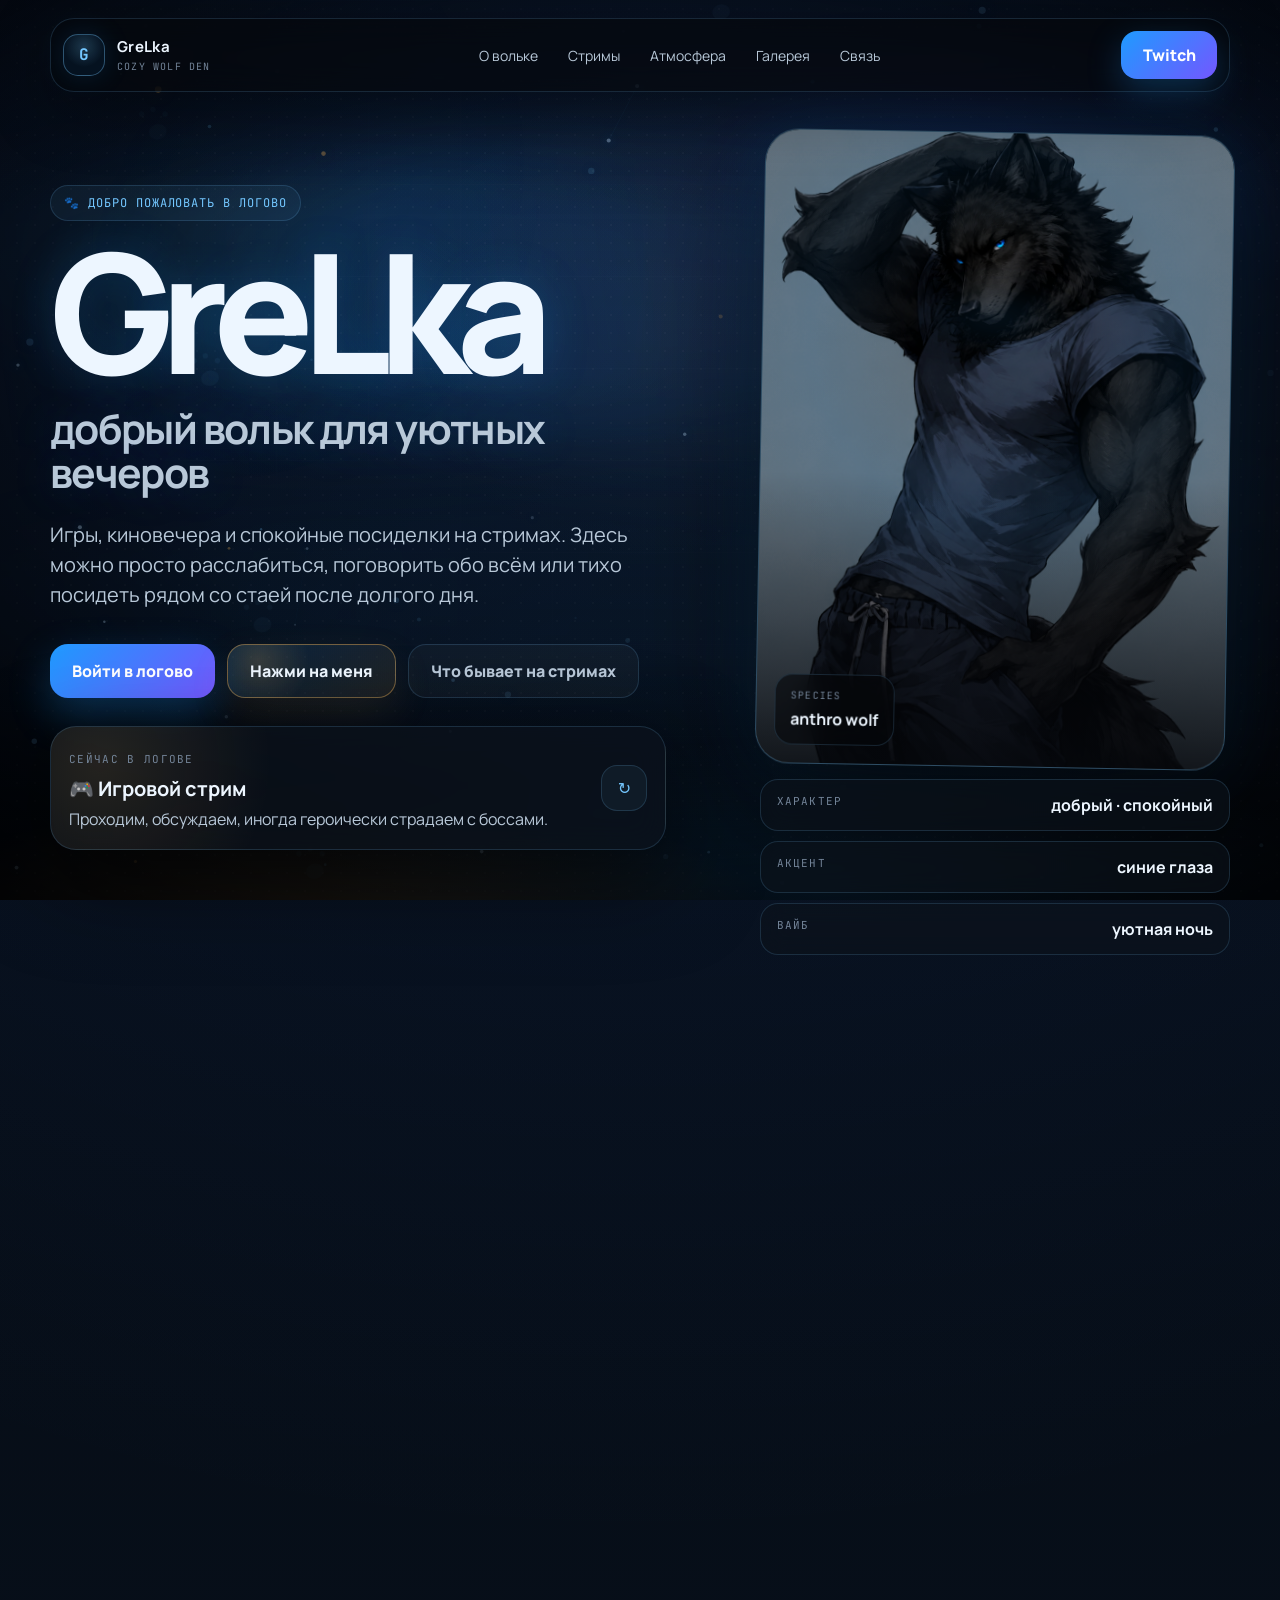
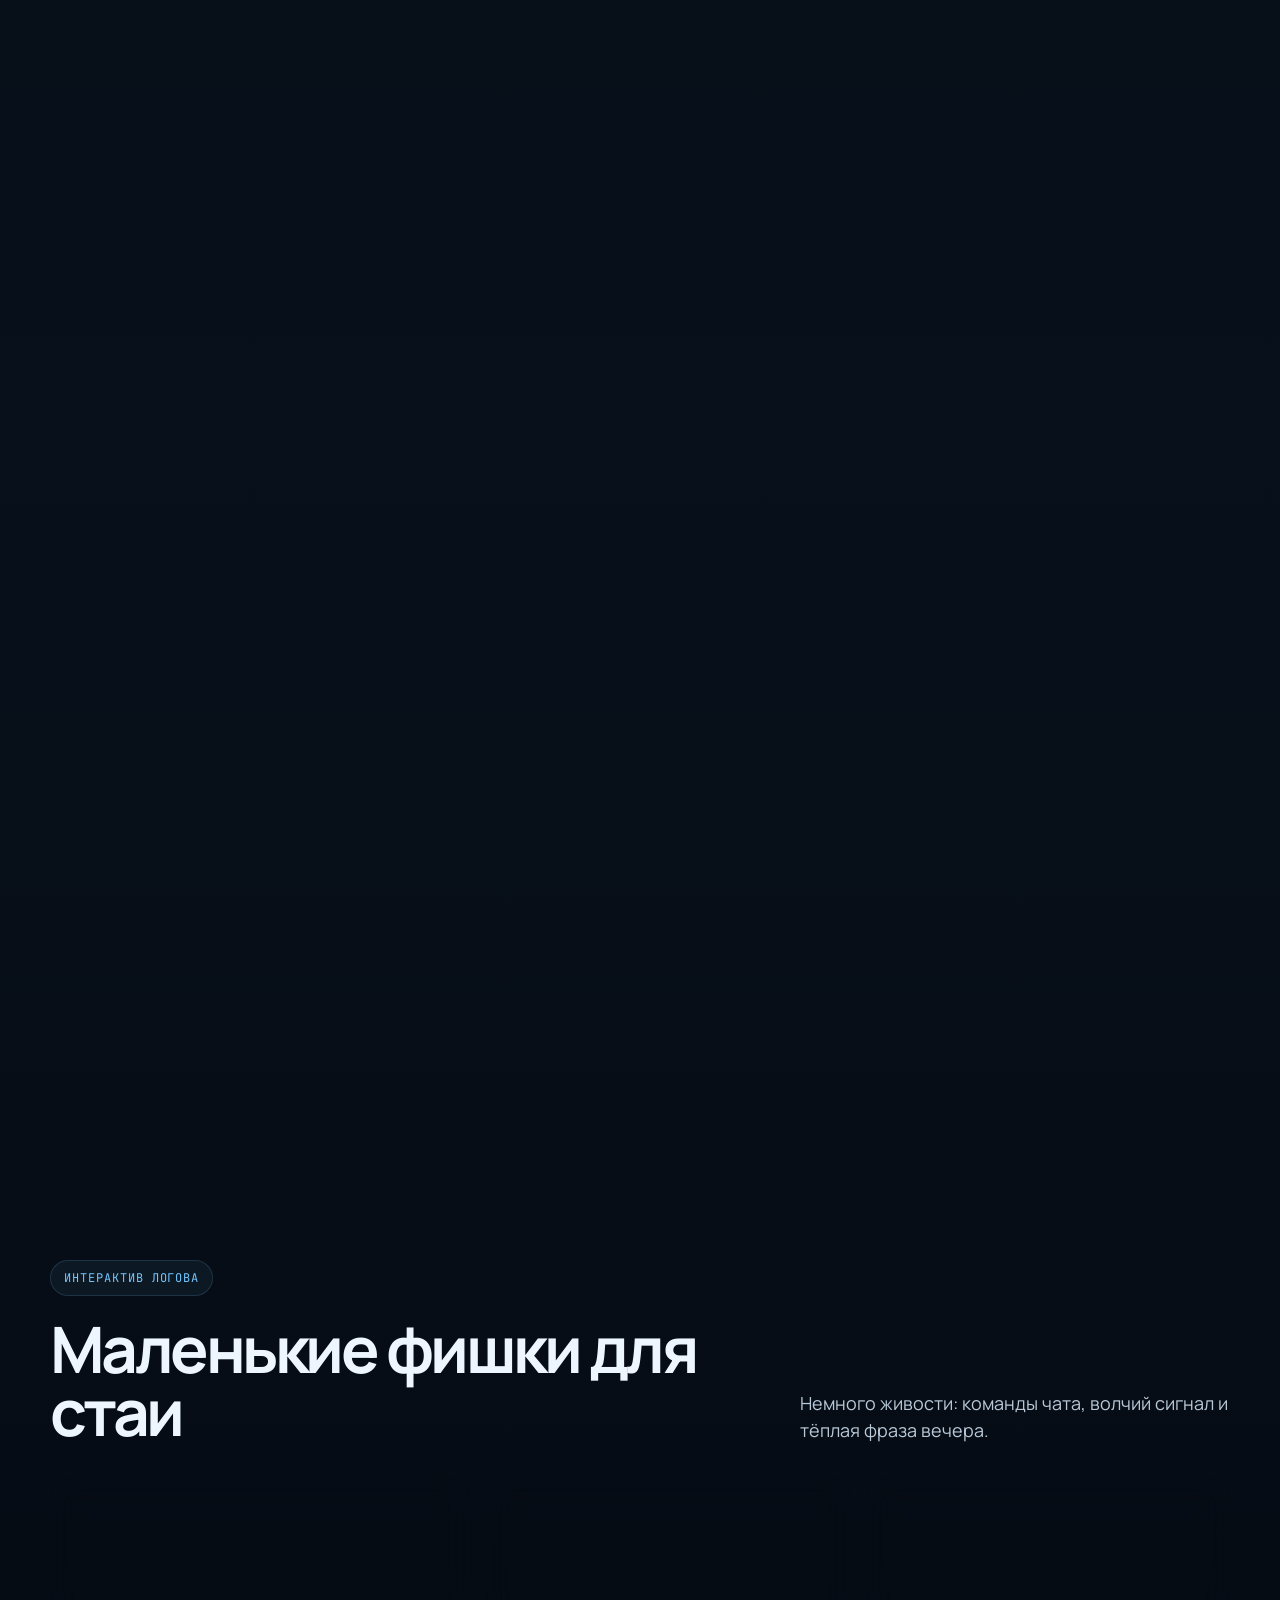
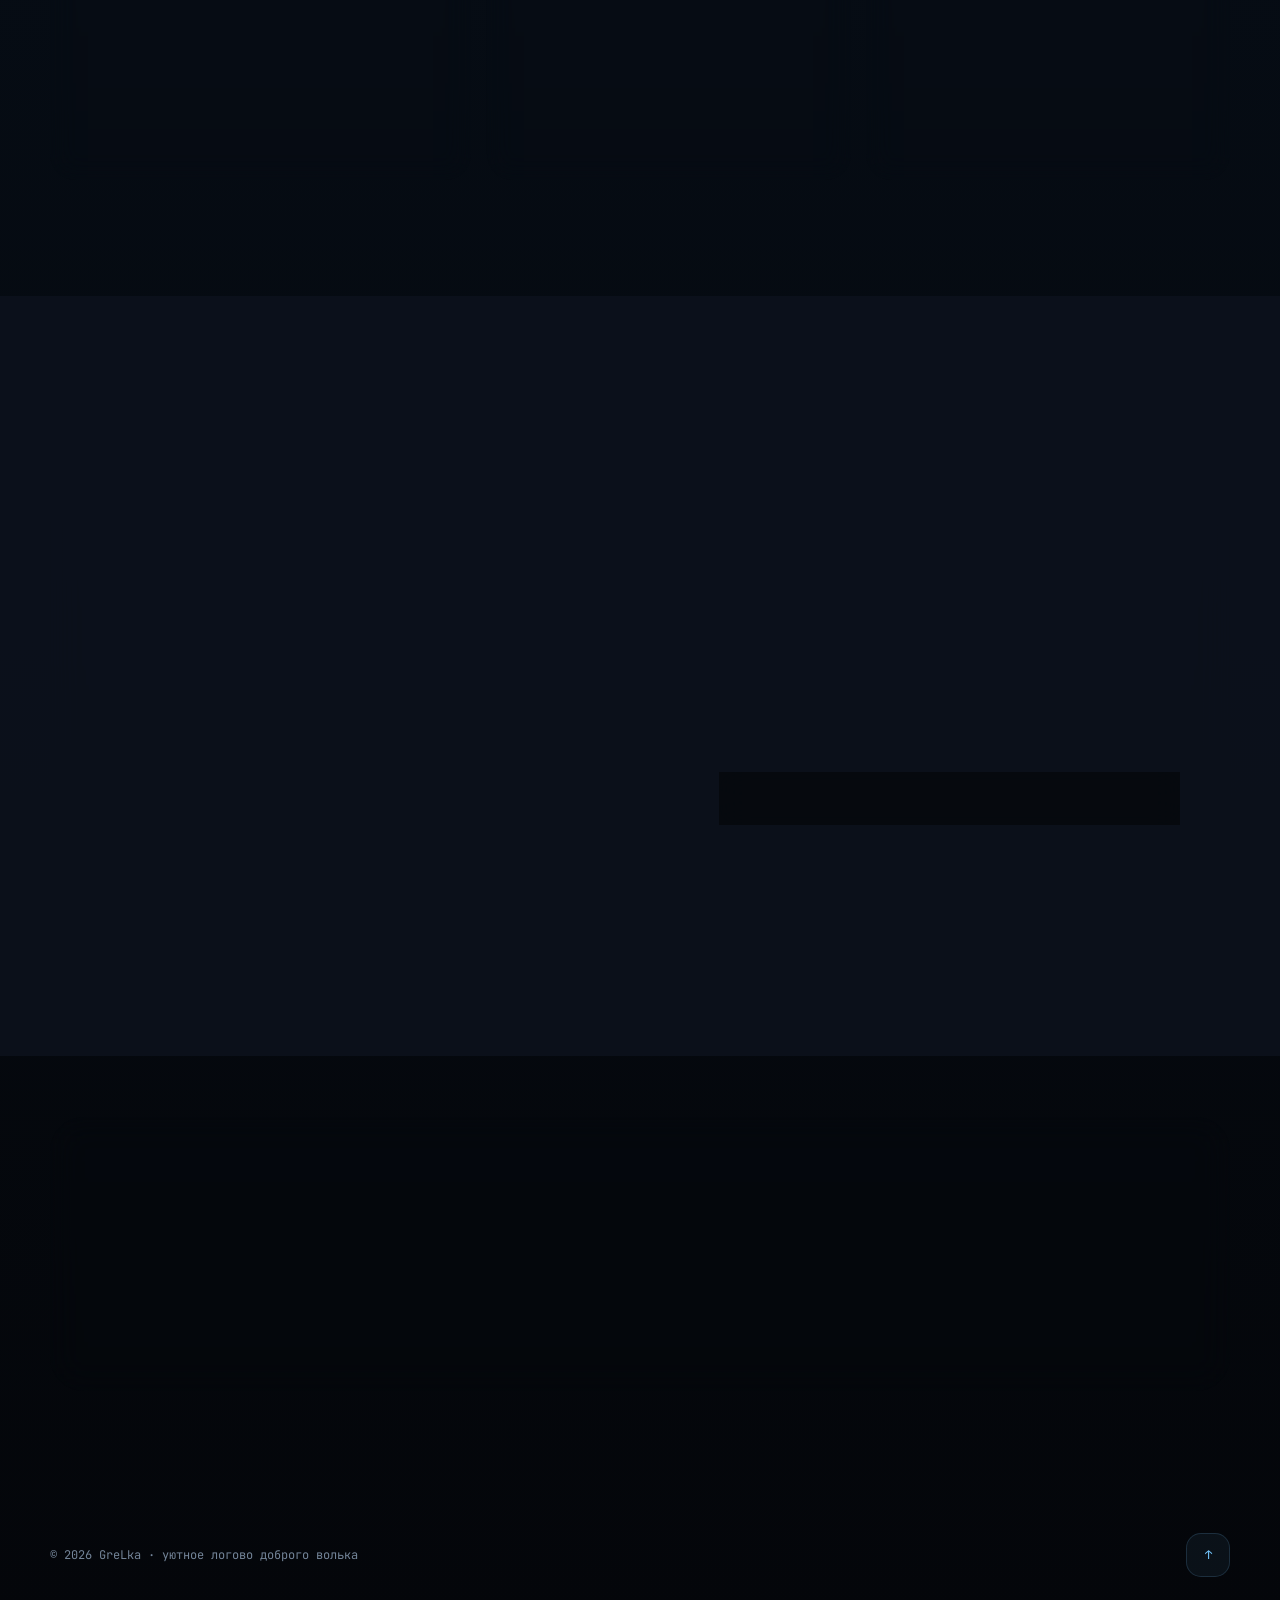
==== commit 376adf22: "Add files via upload" ====
--- a/index.html
+++ b/index.html
@@ -69,6 +69,9 @@
             <a class="btn btn-primary" href="https://www.twitch.tv/grelka_wolf" target="_blank" rel="noopener noreferrer">
               Войти в логово
             </a>
+            <button class="btn btn-secret-game" id="tetrisOpenBtn" type="button">
+              Нажми на меня
+            </button>
             <a class="btn btn-ghost" href="#streams">Что бывает на стримах</a>
           </div>
 
@@ -312,6 +315,75 @@
     <button class="lightbox-nav lightbox-next" id="lightboxNext" aria-label="Следующий кадр">›</button>
   </div>
 
+
+  <div class="tetris-shroud" id="tetrisShroud" aria-hidden="true">
+    <div class="tetris-modal" role="dialog" aria-modal="true" aria-labelledby="tetrisTitle">
+      <button class="tetris-close" id="tetrisClose" type="button" aria-label="Закрыть тетрис">×</button>
+
+      <div class="tetris-head">
+        <div>
+          <span class="mono">секрет логова</span>
+          <h2 id="tetrisTitle">Wolf Tetris</h2>
+          <p>Собирай линии, держи темп и бей свой рекорд. Прогресс сохраняется в браузере.</p>
+        </div>
+
+        <div class="tetris-scoreboard">
+          <div><span>Счёт</span><strong id="tetrisScore">0</strong></div>
+          <div><span>Рекорд</span><strong id="tetrisBest">0</strong></div>
+          <div><span>Линии</span><strong id="tetrisLines">0</strong></div>
+        </div>
+      </div>
+
+      <div class="tetris-layout">
+        <div class="tetris-stage">
+          <canvas id="tetrisCanvas" width="300" height="600" aria-label="Поле игры Тетрис"></canvas>
+          <div class="tetris-overlay" id="tetrisOverlay">
+            <strong id="tetrisOverlayTitle">Нажми старт</strong>
+            <span id="tetrisOverlayText">Управление: ← → двигать, ↑ повернуть, ↓ ускорить, Space — падение, P — пауза.</span>
+          </div>
+        </div>
+
+        <aside class="tetris-side">
+          <div class="tetris-next">
+            <span class="mono">следующая фигура</span>
+            <canvas id="tetrisNext" width="120" height="120" aria-label="Следующая фигура"></canvas>
+          </div>
+
+          <div class="tetris-progress-card">
+            <div class="tetris-progress-label">
+              <span>До нового рекорда</span>
+              <strong id="tetrisProgressText">0%</strong>
+            </div>
+            <div class="tetris-progress"><span id="tetrisProgress"></span></div>
+          </div>
+
+          <div class="tetris-controls">
+            <button class="btn btn-primary compact" id="tetrisStart" type="button">Старт</button>
+            <button class="btn btn-ghost compact" id="tetrisPause" type="button">Пауза</button>
+            <button class="btn btn-ghost compact" id="tetrisResetBest" type="button">Сброс рекорда</button>
+          </div>
+
+          <div class="tetris-mobile-controls" aria-label="Управление тетрисом">
+            <button data-tetris-control="left" type="button">←</button>
+            <button data-tetris-control="rotate" type="button">↻</button>
+            <button data-tetris-control="right" type="button">→</button>
+            <button data-tetris-control="down" type="button">↓</button>
+            <button data-tetris-control="drop" type="button">DROP</button>
+          </div>
+
+          <div class="tetris-help">
+            <b>Управление</b>
+            <span>← / → — движение</span>
+            <span>↑ — поворот</span>
+            <span>↓ — ускорение</span>
+            <span>Space — бросить вниз</span>
+            <span>P — пауза</span>
+          </div>
+        </aside>
+      </div>
+    </div>
+  </div>
+
   <script src="script.js"></script>
 </body>
 </html>
--- a/styles.css
+++ b/styles.css
@@ -2914,3 +2914,15 @@
     flex: 1 1 100%;
   }
 }
+
+
+
+/* ================================================================
+   V7 · Wolf Tetris easter egg
+   ================================================================ */
+.btn-secret-game{position:relative;border:1px solid rgba(240,179,90,.42);background:radial-gradient(circle at 18% 30%,rgba(240,179,90,.18),transparent 36%),linear-gradient(135deg,rgba(30,155,255,.14),rgba(240,179,90,.10));color:var(--text);box-shadow:0 16px 42px rgba(240,179,90,.10);overflow:hidden}.btn-secret-game:before{content:"";position:absolute;inset:0;background:linear-gradient(120deg,transparent,rgba(255,255,255,.20),transparent);transform:translateX(-120%);transition:transform .65s ease}.btn-secret-game:hover:before{transform:translateX(120%)}
+.tetris-shroud{position:fixed;inset:0;z-index:300;display:grid;place-items:center;padding:22px;background:radial-gradient(circle at 50% 20%,rgba(30,155,255,.16),transparent 34%),rgba(3,5,9,.88);backdrop-filter:blur(18px);opacity:0;pointer-events:none;transition:opacity .28s ease}.tetris-shroud.show{opacity:1;pointer-events:auto}.tetris-modal{position:relative;width:min(1020px,100%);max-height:calc(100vh - 44px);overflow:auto;border:1px solid var(--line-strong);border-radius:34px;background:radial-gradient(circle at 12% 16%,rgba(30,155,255,.18),transparent 30%),radial-gradient(circle at 86% 80%,rgba(240,179,90,.12),transparent 30%),rgba(6,10,18,.94);box-shadow:0 34px 120px rgba(0,0,0,.72),0 0 80px rgba(30,155,255,.16);transform:translateY(18px) scale(.985);opacity:0;transition:transform .32s cubic-bezier(.2,.9,.2,1),opacity .26s ease}.tetris-shroud.show .tetris-modal{transform:translateY(0) scale(1);opacity:1}.tetris-close{position:sticky;top:16px;left:calc(100% - 66px);z-index:5;width:50px;height:50px;margin:16px 16px -50px auto;display:grid;place-items:center;border:1px solid var(--line);border-radius:18px;background:rgba(5,7,11,.72);color:var(--text);font-size:32px;line-height:1;backdrop-filter:blur(14px);transition:transform .2s ease,border-color .2s ease,background .2s ease}.tetris-close:hover{transform:translateY(-2px);border-color:var(--line-strong);background:rgba(30,155,255,.14)}
+.tetris-head{display:grid;grid-template-columns:minmax(0,1fr) minmax(260px,.62fr);gap:22px;align-items:end;padding:34px 34px 18px}.tetris-head h2{margin-top:8px;font-size:clamp(44px,7vw,78px);line-height:.9;letter-spacing:-.06em}.tetris-head p{max-width:620px;margin-top:12px;color:var(--soft)}.tetris-scoreboard{display:grid;grid-template-columns:repeat(3,1fr);gap:9px}.tetris-scoreboard div{padding:14px 12px;border:1px solid var(--line);border-radius:18px;background:rgba(116,199,255,.055)}.tetris-scoreboard span{display:block;color:var(--muted);font-family:var(--mono);font-size:10px;letter-spacing:.11em;text-transform:uppercase}.tetris-scoreboard strong{display:block;margin-top:6px;color:var(--text);font-size:24px;line-height:1}
+.tetris-layout{display:grid;grid-template-columns:minmax(320px,420px) minmax(260px,1fr);gap:18px;padding:0 34px 34px}.tetris-stage{position:relative;display:grid;place-items:center;padding:16px;border:1px solid var(--line);border-radius:28px;background:linear-gradient(135deg,rgba(116,199,255,.08),rgba(255,255,255,.02) 36%,rgba(0,0,0,.22)),rgba(0,0,0,.24);box-shadow:inset 0 0 38px rgba(30,155,255,.06),0 20px 70px rgba(0,0,0,.35)}#tetrisCanvas{width:min(300px,100%);height:auto;aspect-ratio:1/2;border:1px solid var(--line-strong);border-radius:18px;background:#05070b;box-shadow:0 0 36px rgba(30,155,255,.12)}.tetris-overlay{position:absolute;inset:16px;z-index:4;display:grid;place-items:center;align-content:center;gap:10px;padding:22px;border-radius:18px;background:rgba(5,7,11,.74);text-align:center;backdrop-filter:blur(12px);opacity:1;pointer-events:none;transition:opacity .22s ease}.tetris-overlay.hidden{opacity:0}.tetris-overlay strong{font-size:34px;line-height:1}.tetris-overlay span{max-width:360px;color:var(--soft)}
+.tetris-side{display:grid;gap:14px;align-content:start}.tetris-next,.tetris-progress-card,.tetris-help{padding:18px;border:1px solid var(--line);border-radius:22px;background:radial-gradient(circle at 18% 18%,rgba(116,199,255,.10),transparent 38%),rgba(12,18,28,.78);backdrop-filter:blur(14px)}#tetrisNext{display:block;margin-top:12px;width:120px;height:120px;border:1px solid var(--line);border-radius:18px;background:rgba(5,7,11,.62)}.tetris-progress-label{display:flex;align-items:center;justify-content:space-between;gap:14px;margin-bottom:9px;color:var(--soft);font-weight:800}.tetris-progress-label span{color:var(--muted);font-family:var(--mono);font-size:11px;letter-spacing:.10em;text-transform:uppercase}.tetris-progress{height:8px;overflow:hidden;border-radius:999px;background:rgba(255,255,255,.06)}.tetris-progress span{display:block;width:0%;height:100%;border-radius:inherit;background:linear-gradient(90deg,var(--blue),var(--blue-soft),var(--warm));transition:width .25s ease}.tetris-controls{display:flex;flex-wrap:wrap;gap:10px}.tetris-mobile-controls{display:none;grid-template-columns:repeat(3,1fr);gap:9px}.tetris-mobile-controls button{min-height:46px;border:1px solid var(--line);border-radius:16px;background:rgba(116,199,255,.06);color:var(--blue-soft);font-weight:900}.tetris-mobile-controls button:active{transform:translateY(2px);border-color:var(--line-strong);background:rgba(30,155,255,.16)}.tetris-mobile-controls [data-tetris-control="drop"]{grid-column:span 3;color:var(--text)}.tetris-help{display:grid;gap:5px;color:var(--soft)}.tetris-help b{color:var(--text);margin-bottom:4px}.tetris-help span{font-family:var(--mono);font-size:12px;color:var(--muted)}body.tetris-open{overflow:hidden}
+@media(max-width:860px){.tetris-head,.tetris-layout{grid-template-columns:1fr}.tetris-layout,.tetris-head{padding-inline:20px}.tetris-modal{border-radius:26px}.tetris-stage{max-width:380px;margin-inline:auto;width:100%}.tetris-scoreboard{grid-template-columns:repeat(3,minmax(0,1fr))}.tetris-mobile-controls{display:grid}}@media(max-width:520px){.tetris-shroud{padding:10px}.tetris-head{padding-top:26px}.tetris-head h2{font-size:46px}.tetris-scoreboard{grid-template-columns:1fr}.tetris-controls .btn{width:100%}}
